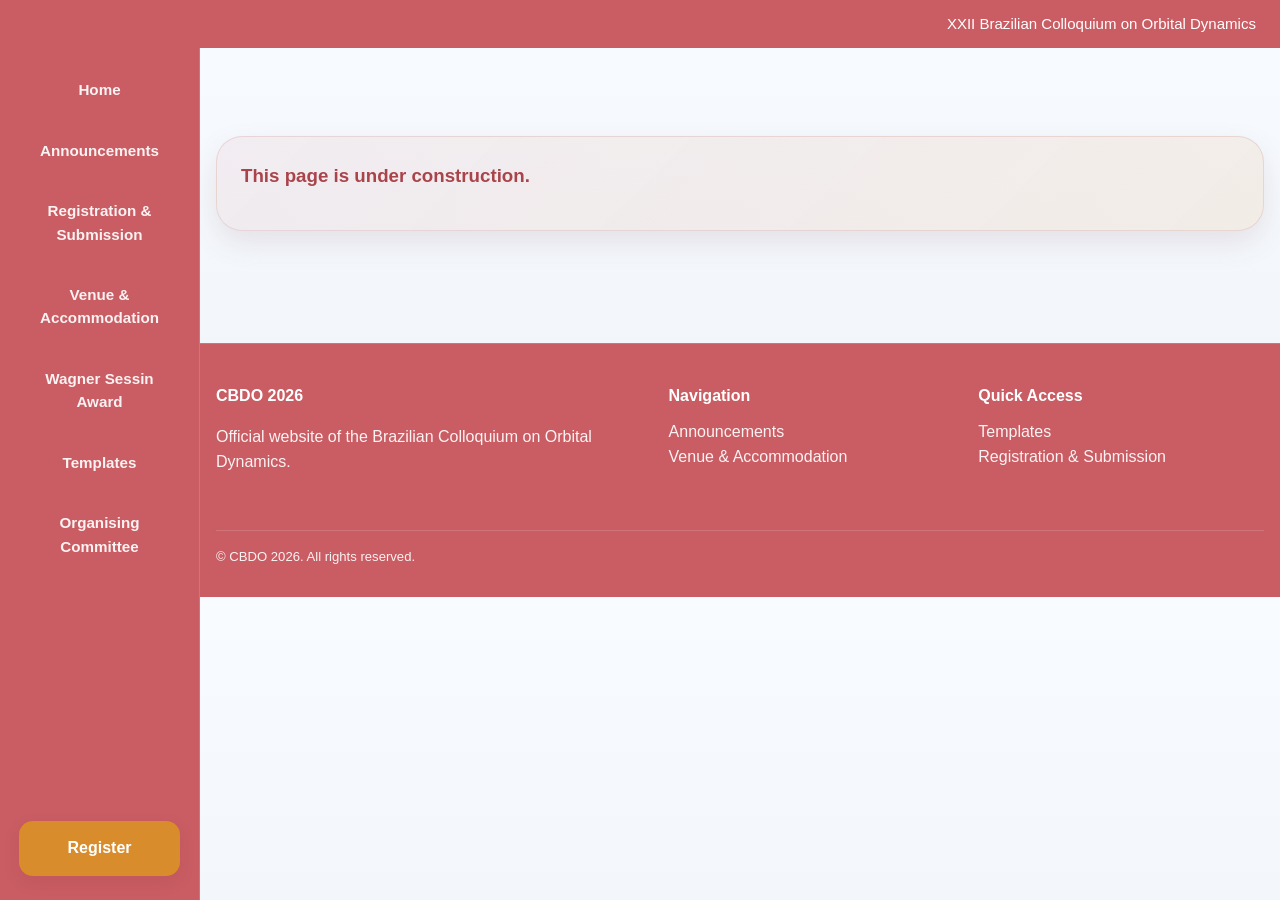
==== circular.html @ 5a92b817 "first version online" ====
<!DOCTYPE html>
<html lang="pt-BR">
<head>
  <meta charset="UTF-8" />
  <meta name="viewport" content="width=device-width, initial-scale=1.0" />
  <title>CBDO 2026</title>
  <meta name="description" content="Brazilian Colloquium on Orbital Dynamics" />
  <link rel="preconnect" href="https://fonts.googleapis.com">
  <link rel="preconnect" href="https://fonts.gstatic.com" crossorigin>
  <link rel="stylesheet" href="styles.css" />
</head>
<body>
  
  <div class="topbar">
    <div class="container">
      <span>XXII Brazilian Colloquium on Orbital Dynamics</span>
    </div>
  </div>
  
<div id="sidebar-placeholder"></div>

  

  <main>


<section class="section">
  <div class="container event-layout">
    <div class="card highlight presentation-box">
      <h3>This page is under construction.</h3>
    </div>
  </div>
</section>


    
  </main>

 <div id="footer-placeholder"></div>
  
<script>
  async function loadFragment(id, file) {
    const el = document.getElementById(id);
    const res = await fetch(file);
    el.innerHTML = await res.text();
  }

  loadFragment('sidebar-placeholder', 'sidebar.html');
  loadFragment('footer-placeholder', 'footer.html');
</script>
  
</body>
</html>
---- styles.css ----
/* CBDO website — base stylesheet */

@font-face {
  font-family: 'Quicksand';
  font-style: normal;
  font-weight: 400;
  font-display: swap;
  src: url('fonts/Quicksand-Regular.woff2') format('woff2');
}

@font-face {
  font-family: 'Quicksand';
  font-style: normal;
  font-weight: 500;
  font-display: swap;
  src: url('fonts/Quicksand-Medium.woff2') format('woff2');
}

@font-face {
  font-family: 'Quicksand';
  font-style: normal;
  font-weight: 600;
  font-display: swap;
  src: url('fonts/Quicksand-SemiBold.woff2') format('woff2');
}

@font-face {
  font-family: 'Quicksand';
  font-style: normal;
  font-weight: 700;
  font-display: swap;
  src: url('fonts/Quicksand-Bold.woff2') format('woff2');
}

:root {
  --bg: #c95d63;
  --bg-soft: #f7e4e5;
  --surface: #ffffff;
  --surface-2: #fdf7f7;
  --text: #2a1618;
  --muted: #7a4b4f;
  --line: #d88a8f;
  --primary: #a9444b;
  --primary-2: #de7b82;
  --accent: #d98c2b;
  --accent-2: #f0b45d;
  --max-width: 1180px;
  --sidebar-width: 200px;
  --topbar-height: 48px;
  --radius: 18px;
  --radius-sm: 12px;
  --shadow: 0 12px 30px rgba(90, 32, 36, 0.10);
  --shadow-soft: 0 6px 18px rgba(90, 32, 36, 0.08);
  --transition: 0.25s ease;
}

* {
  box-sizing: border-box;
}

html {
  scroll-behavior: smooth;
}

body,
h1,
h2,
h3,
h4,
h5,
h6,
a,
li,
p,
span,
button,
input,
textarea {
  font-family: 'Quicksand', sans-serif;
}

body {
  margin: 0;
  color: var(--text);
  background: linear-gradient(180deg, #f8fbff 0%, #eef3f8 100%);
  line-height: 1.55;
  padding-left: var(--sidebar-width);
  padding-top: var(--topbar-height);
}

a {
  color: inherit;
  text-decoration: none;
}

img {
  display: block;
  max-width: 100%;
}

main {
  padding-top: 1.5rem;
}

.container {
  width: min(calc(100% - 2rem), var(--max-width));
  margin: 0 auto;
}

.section {
  padding: 4rem 0;
}

.section-title {
  margin: 0 0 0.75rem;
  font-size: clamp(1.9rem, 3vw, 2.8rem);
  line-height: 1.1;
  color: var(--primary);
}

.section-subtitle {
  margin: 0 auto 2.2rem 0;
  max-width: 760px;
  color: var(--muted);
  font-size: 1.05rem;
}

/* Barra superior */
.topbar {
  position: fixed;
  top: 0;
  left: 0;
  width: 100%;
  height: var(--topbar-height);
  background: var(--bg);
  color: #fff;
  font-size: 0.94rem;
  z-index: 1300;
  display: flex;
  align-items: center;
}

.topbar .container {
  width: 100%;
  display: flex;
  align-items: center;
  justify-content: flex-end;
  padding: 0 1.5rem;
}

/* Barra lateral esquerda */
.site-header {
  position: fixed;
  top: 0;
  left: 0;
  width: var(--sidebar-width);
  height: 100vh;
  background: var(--bg);
  border-right: 1px solid rgba(255,255,255,0.14);
  overflow-y: auto;
  z-index: 1200;
}

.navbar {
  display: flex;
  flex-direction: column;
  align-items: center;
  justify-content: flex-start;
  min-height: 100%;
  padding: calc(var(--topbar-height) + 1.2rem) 1.2rem 1.5rem;
  text-align: center;
}

.site-header h2 {
  margin: 0 0 2rem 0;
  width: 100%;
  color: #fff;
  font-size: 1.15rem;
  font-weight: 700;
  text-align: center;
}

.nav-links {
  display: flex;
  flex-direction: column;
  align-items: center;
  gap: 0.9rem;
  width: 100%;
}

.nav-links a {
  display: block;
  width: 100%;
  padding: 0.7rem 0.5rem;
  border-radius: 12px;
  color: rgba(255,255,255,0.92);
  font-weight: 700;
  font-size: 0.95rem;
  text-align: center;
  transition: background var(--transition), color var(--transition), transform var(--transition);
}

.nav-links a:hover,
.nav-links a.active {
  background: rgba(255,255,255,0.14);
  color: #fff;
}

.nav-cta {
  margin-top: auto;
  display: inline-flex;
  align-items: center;
  justify-content: center;
  width: 100%;
  padding: 0.95rem 1rem;
  border-radius: 14px;
  background: var(--accent);
  color: #fff;
  font-weight: 700;
  text-align: center;
  box-shadow: var(--shadow-soft);
  transition: transform var(--transition), background var(--transition);
}

.nav-cta:hover,
.button:hover {
  transform: translateY(-1px);
  background: var(--accent-2);
}

/* Hero */
.hero {
  padding: 3rem 0 2.5rem;
}

.hero-grid {
  display: grid;
  grid-template-columns: 1.05fr 0.95fr;
  gap: 2rem;
  align-items: start;
}

.hero-copy h1 {
  margin: 0 0 1rem;
  font-size: clamp(2.6rem, 5vw, 4.2rem);
  line-height: 0.98;
  color: var(--primary);
}

.hero-copy p {
  margin: 0 0 1.4rem;
  color: var(--muted);
  font-size: 1.08rem;
  max-width: 680px;
}

.hero-meta {
  display: flex;
  flex-wrap: wrap;
  gap: 0.75rem;
  margin-bottom: 1.3rem;
}

.badge {
  display: inline-flex;
  align-items: center;
  gap: 0.45rem;
  padding: 0.65rem 0.95rem;
  border-radius: 999px;
  border: 1px solid var(--line);
  background: rgba(255,255,255,0.88);
  color: var(--primary);
  font-weight: 700;
  box-shadow: var(--shadow-soft);
}

.hero-actions {
  display: flex;
  gap: 0.9rem;
  flex-wrap: wrap;
}

.button,
.button-secondary {
  display: inline-flex;
  align-items: center;
  justify-content: center;
  padding: 0.95rem 1.3rem;
  border-radius: 999px;
  font-weight: 700;
  transition: all var(--transition);
}

.button {
  background: var(--primary);
  color: #fff;
}

.button-secondary {
  background: transparent;
  color: var(--primary);
  border: 1px solid var(--line);
}

.button-secondary:hover {
  background: rgba(201, 93, 99, 0.10);
}

/* Cards principais */
.hero-card,
.banner-card,
.card {
  background: linear-gradient(180deg, var(--surface), var(--surface-2));
  border: 1px solid var(--line);
  border-radius: calc(var(--radius) + 8px);
  box-shadow: var(--shadow);
  padding: 1.5rem;
}

.banner-placeholder {
  min-height: 280px;
  border-radius: calc(var(--radius) + 2px);
  border: 1px dashed rgba(169, 68, 75, 0.22);
  background: linear-gradient(135deg, rgba(201,93,99,0.08), rgba(217,140,43,0.10));
  display: grid;
  place-items: center;
  color: var(--primary);
  text-align: center;
  padding: 1.5rem;
  font-weight: 700;
}

.hero-card h3,
.banner-card h3,
.card h3,
.card h4 {
  margin-top: 0;
  margin-bottom: 1rem;
  color: var(--primary);
}

.hero-card ul,
.info-list,
.list-clean,
.footer ul {
  list-style: none;
  padding: 0;
  margin: 0;
}

.hero-card li,
.info-list li {
  padding: 0.95rem 0;
  border-bottom: 1px solid var(--line);
  color: var(--muted);
}

.hero-card li:last-child,
.info-list li:last-child {
  border-bottom: 0;
}

.card p,
.card li {
  color: var(--muted);
}

.cards {
  display: grid;
  grid-template-columns: repeat(3, 1fr);
  gap: 1.25rem;
}

.split {
  display: grid;
  grid-template-columns: 1fr 1fr;
  gap: 1.5rem;
}

.highlight {
  background: linear-gradient(135deg, rgba(201,93,99,0.08), rgba(217,140,43,0.10));
  border: 1px solid rgba(169,68,75,0.14);
}

.list-clean li + li {
  margin-top: 0.8rem;
}

/* Footer */
.footer {
  margin-top: 3rem;
  border-top: 1px solid rgba(255,255,255,0.14);
  background: var(--bg);
  color: #fff;
}

.footer-grid {
  display: grid;
  grid-template-columns: 1.2fr 0.8fr 0.8fr;
  gap: 1.5rem;
  padding: 2.5rem 0;
}

.footer h4 {
  margin-top: 0;
  margin-bottom: 0.7rem;
  color: #fff;
}

.footer p,
.footer a,
.footer li,
.footer-bottom {
  color: rgba(255,255,255,0.92);
}

.footer-bottom {
  border-top: 1px solid rgba(255,255,255,0.14);
  padding: 1rem 0 1.8rem;
  font-size: 0.82rem;
}

/* Página interna */
.page-hero {
  padding: 4rem 0 2.2rem;
}

.page-hero h1 {
  margin: 0 0 0.8rem;
  font-size: clamp(2.1rem, 4vw, 3.4rem);
  color: var(--primary);
}

.page-hero p {
  margin: 0;
  max-width: 760px;
  color: var(--muted);
  font-size: 1.05rem;
}

.table-wrap {
  overflow-x: auto;
  background: var(--surface);
  border: 1px solid var(--line);
  border-radius: var(--radius);
  box-shadow: var(--shadow-soft);
}

.table {
  width: 100%;
  border-collapse: collapse;
  min-width: 760px;
}

.table th,
.table td {
  padding: 1rem;
  border-bottom: 1px solid var(--line);
  text-align: left;
}

.table th {
  background: #f8eeee;
  color: var(--primary);
}

.notice {
  padding: 1rem 1.1rem;
  border-radius: var(--radius-sm);
  background: rgba(217,140,43,0.12);
  color: var(--text);
  border: 1px solid rgba(217,140,43,0.25);
}

/* Responsivo */
@media (max-width: 780px) {
  body {
    padding-left: 0;
    padding-top: 0;
  }

  .topbar {
    position: static;
    width: 100%;
    height: auto;
  }

  .topbar .container {
    justify-content: center;
    padding: 0.7rem 1rem;
  }

  .site-header {
    position: static;
    width: 100%;
    height: auto;
    border-right: 0;
    border-bottom: 1px solid rgba(255,255,255,0.14);
  }

  .navbar {
    min-height: auto;
    padding: 1.2rem 1rem;
  }

  .hero-grid,
  .split,
  .footer-grid,
  .cards {
    grid-template-columns: 1fr;
  }

  .nav-links,
  .nav-cta {
    width: 100%;
  }
}

@media (max-width: 640px) {
  .section {
    padding: 3.3rem 0;
  }

  .hero {
    padding: 2.4rem 0 2rem;
  }

  .hero-copy h1 {
    font-size: 2.4rem;
  }

  .nav-links a,
  .nav-cta,
  .button,
  .button-secondary {
    width: 100%;
  }

  .hero-actions {
    flex-direction: column;
  }
}

.banner-image-wrapper {
  width: 100%;
  height: 420px;
  border-radius: 16px;
  overflow: hidden;
}

.banner-image {
  display: block;
  width: 100%;
  height: 100%;
  object-fit: cover;
}

.hero-banner {
  width: 100%;
}

.banner-full {
  width: 100%;
  display: block;
}
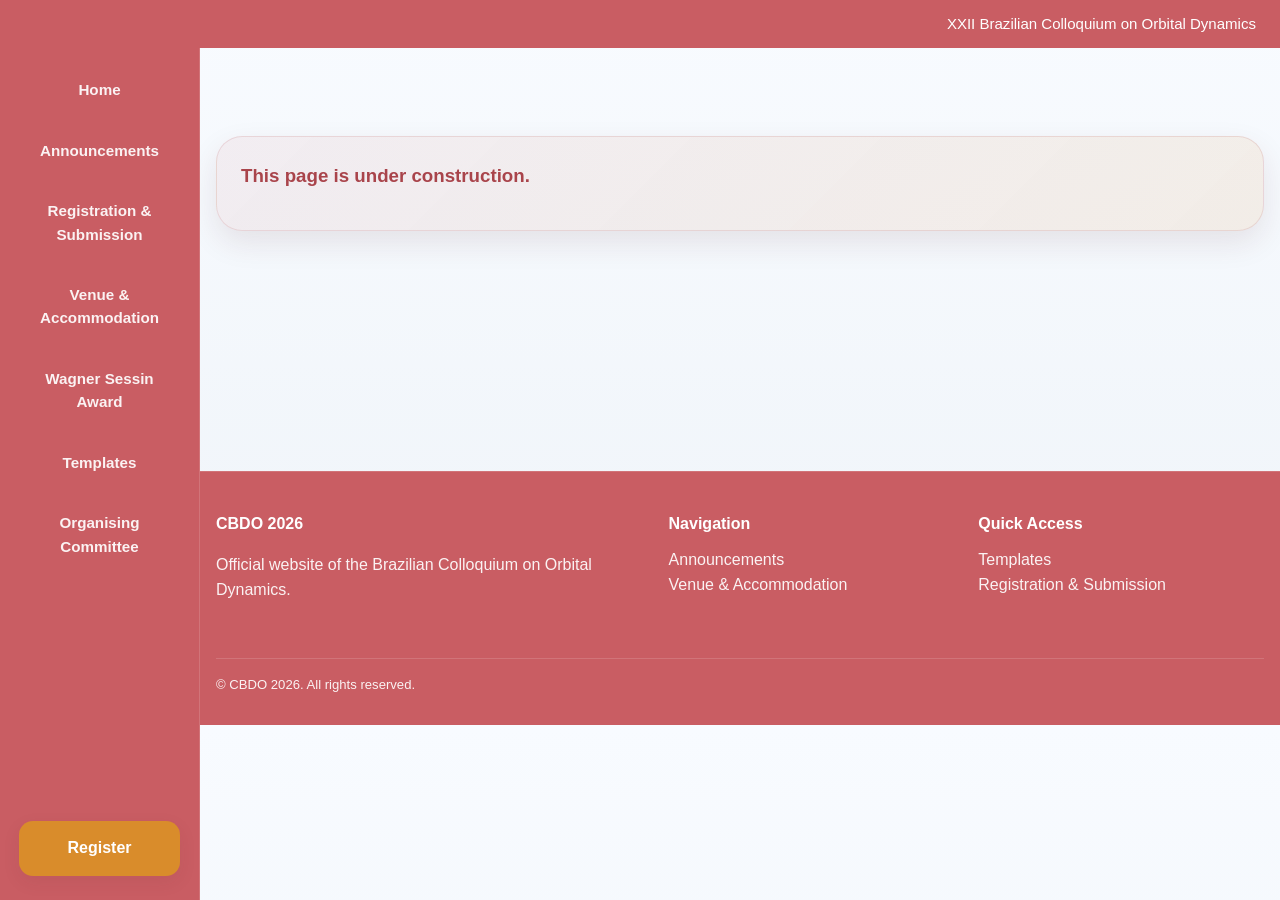
==== commit 6cb9b571: "first version awards" ====
--- a/circular.html
+++ b/circular.html
@@ -32,7 +32,8 @@
   </div>
 </section>
 
-
+    <section class="section">
+</section>
     
   </main>
 
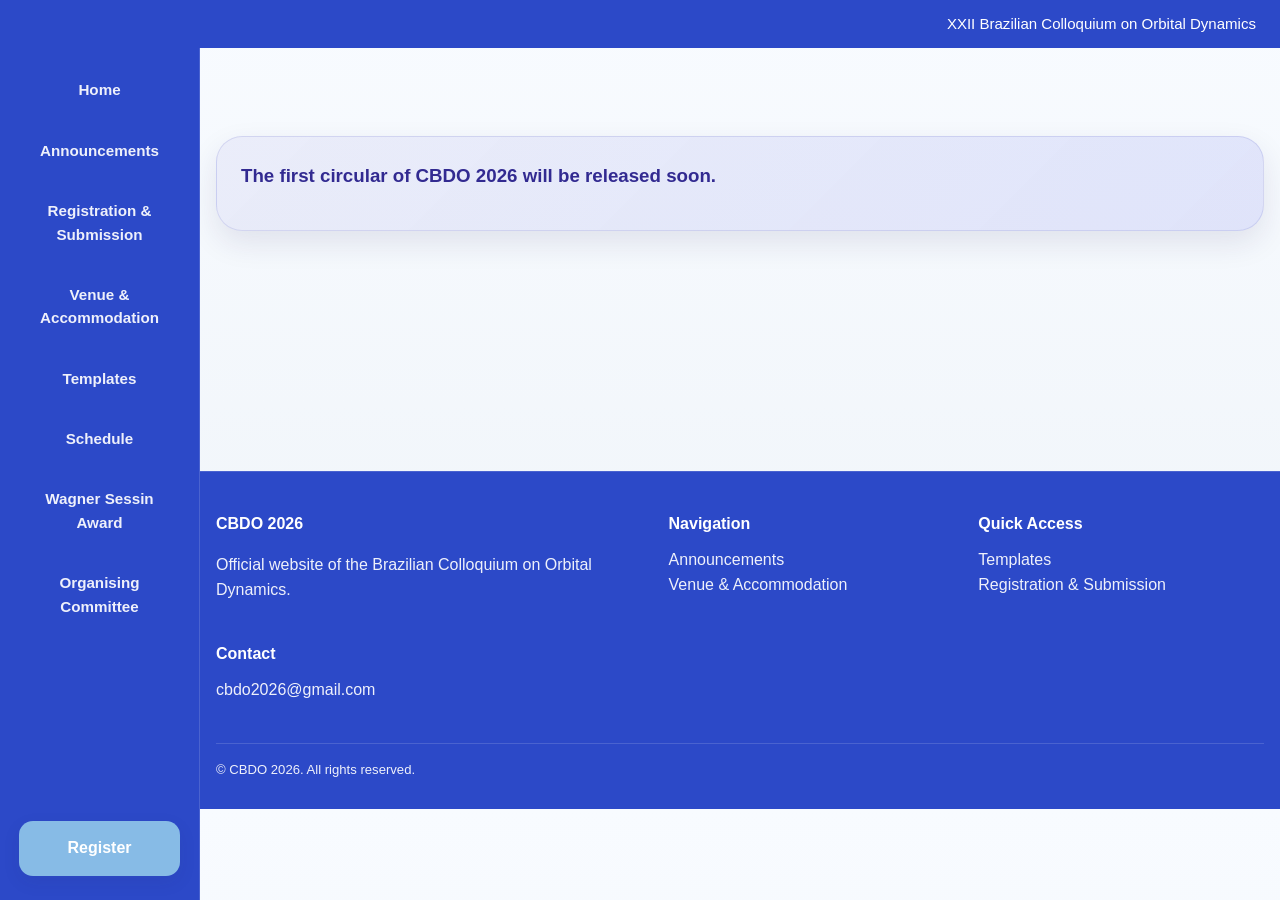
==== commit 266042d9: "sitemap" ====
--- a/circular.html
+++ b/circular.html
@@ -3,8 +3,9 @@
 <head>
   <meta charset="UTF-8" />
   <meta name="viewport" content="width=device-width, initial-scale=1.0" />
-  <title>CBDO 2026</title>
-  <meta name="description" content="Brazilian Colloquium on Orbital Dynamics" />
+  <title>CBDO 2026 – Brazilian Colloquium on Orbital Dynamics</title>
+  <meta name="description" content="CBDO 2026 – Brazilian Colloquium on Orbital Dynamics. International conference on celestial mechanics, planetary science, and orbital dynamics.">
+  <meta name="robots" content="index, follow">
   <link rel="preconnect" href="https://fonts.googleapis.com">
   <link rel="preconnect" href="https://fonts.gstatic.com" crossorigin>
   <link rel="stylesheet" href="styles.css" />
@@ -27,7 +28,7 @@
 <section class="section">
   <div class="container event-layout">
     <div class="card highlight presentation-box">
-      <h3>This page is under construction.</h3>
+      <h3>The first circular of CBDO 2026 will be released soon.</h3>
     </div>
   </div>
 </section>
--- a/styles.css
+++ b/styles.css
@@ -33,24 +33,24 @@
 }
 
 :root {
-  --bg: #c95d63;
-  --bg-soft: #f7e4e5;
-  --surface: #ffffff;
-  --surface-2: #fdf7f7;
+  --bg: #2c49c8;
+  --bg-soft: rgba(38, 29, 215, 0.63);
+  --surface: rgb(250, 249, 255);
+  --surface-2: #c5c6c7;
   --text: #2a1618;
-  --muted: #7a4b4f;
-  --line: #d88a8f;
-  --primary: #a9444b;
-  --primary-2: #de7b82;
-  --accent: #d98c2b;
-  --accent-2: #f0b45d;
+  --muted: #312c59;
+  --line: rgb(58, 62, 6);
+  --primary: #322a91;
+  --primary-2: #7b85de;
+  --accent: #87bbe6;
+  --accent-2: #c6c4e3;
   --max-width: 1180px;
   --sidebar-width: 200px;
   --topbar-height: 48px;
   --radius: 18px;
   --radius-sm: 12px;
-  --shadow: 0 12px 30px rgba(90, 32, 36, 0.10);
-  --shadow-soft: 0 6px 18px rgba(90, 32, 36, 0.08);
+  --shadow: 0 12px 30px rgba(35, 32, 90, 0.1);
+  --shadow-soft: 0 6px 18px rgba(42, 32, 90, 0.08);
   --transition: 0.25s ease;
 }
 
@@ -378,8 +378,8 @@
 }
 
 .highlight {
-  background: linear-gradient(135deg, rgba(201,93,99,0.08), rgba(217,140,43,0.10));
-  border: 1px solid rgba(169,68,75,0.14);
+  background: linear-gradient(135deg, rgba(105, 93, 201, 0.08), rgba(31, 45, 226, 0.1));
+  border: 1px solid rgba(64, 71, 181, 0.14);
 }
 
 .list-clean li + li {
@@ -467,9 +467,9 @@
 .notice {
   padding: 1rem 1.1rem;
   border-radius: var(--radius-sm);
-  background: rgba(217,140,43,0.12);
+  background: rgba(210, 217, 43, 0.12);
   color: var(--text);
-  border: 1px solid rgba(217,140,43,0.25);
+  border: 1px solid rgba(213, 217, 43, 0.25);
 }
 
 /* Responsivo */
@@ -562,4 +562,52 @@
 .banner-full {
   width: 100%;
   display: block;
+}
+
+.map-wrapper {
+  width: 100%;
+  margin-top: 1.5rem;
+  border-radius: 18px;
+  overflow: hidden;
+  box-shadow: 0 8px 24px rgba(0, 0, 0, 0.12);
+}
+
+.map-wrapper iframe {
+  width: 100%;
+  height: 420px;
+  border: 0;
+  display: block;
+}
+
+.award-layout {
+  display: grid;
+  grid-template-columns: 280px 1fr;
+  gap: 2rem;
+  align-items: center;
+}
+
+.award-image img {
+  width: 100%;
+  height: auto;
+  display: block;
+}
+
+.award-text {
+  width: 100%;
+}
+
+@media (max-width: 768px) {
+  .award-layout {
+    grid-template-columns: 1fr;
+    text-align: center;
+  }
+
+  .award-image {
+    max-width: 220px;
+    margin: 0 auto;
+  }
+}
+
+.award-image img {
+  filter: drop-shadow(0 10px 20px rgba(0,0,0,0.15));
 }
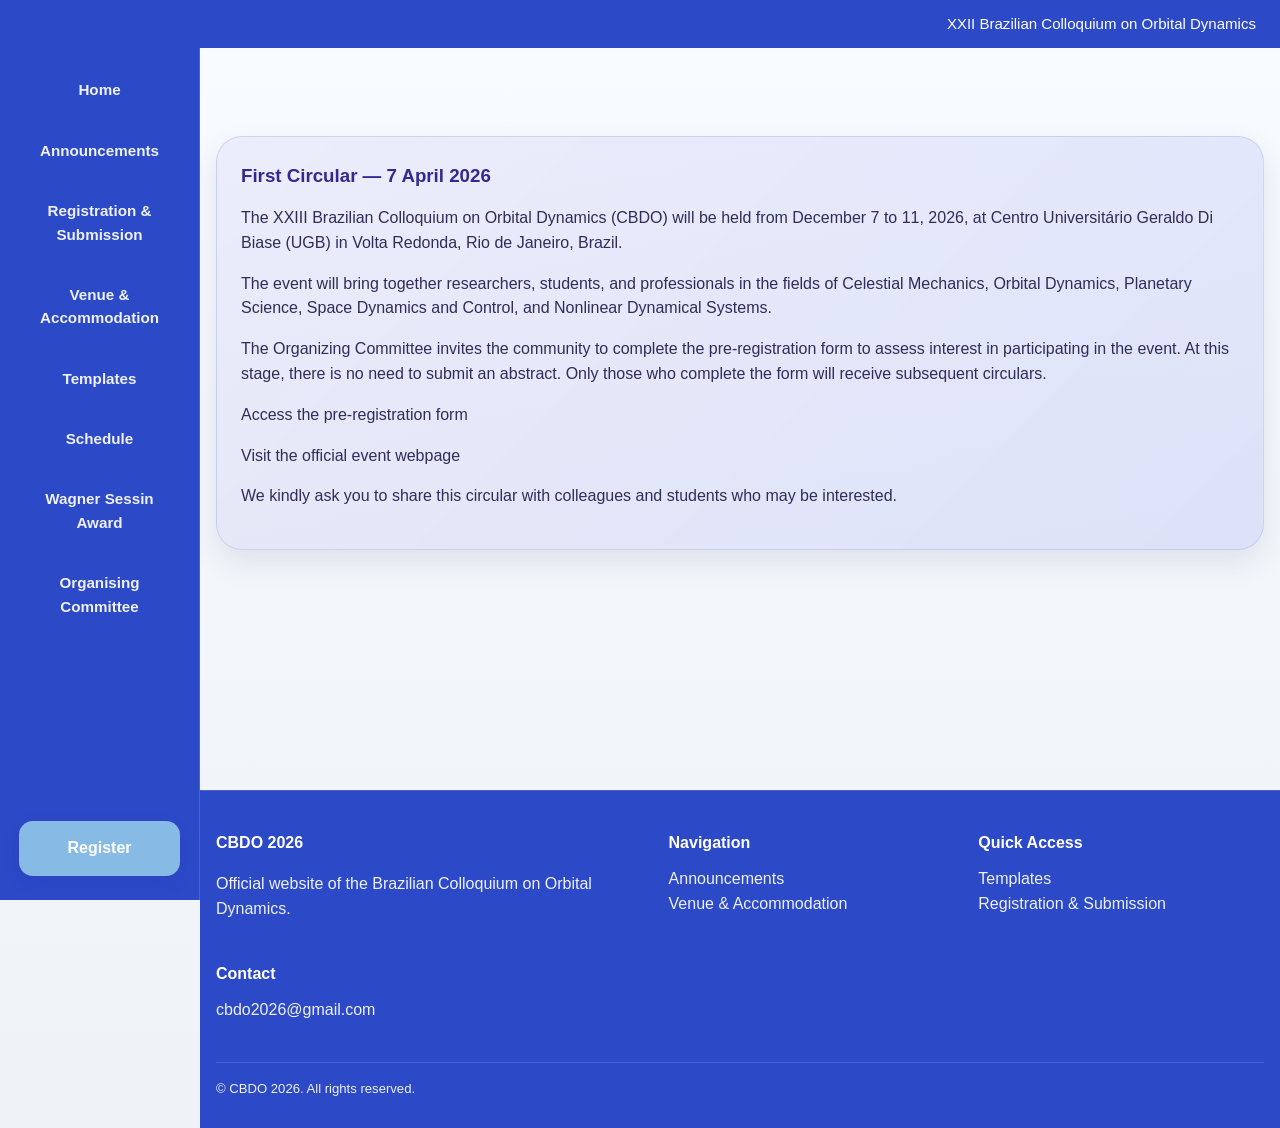
==== commit 88d811ff: "first circular" ====
--- a/circular.html
+++ b/circular.html
@@ -28,7 +28,43 @@
 <section class="section">
   <div class="container event-layout">
     <div class="card highlight presentation-box">
-      <h3>The first circular of CBDO 2026 will be released soon.</h3>
+
+      <h3>First Circular — 7 April 2026</h3>
+
+      <p>
+        The XXIII Brazilian Colloquium on Orbital Dynamics (CBDO) will be held from 
+        December 7 to 11, 2026, at Centro Universitário Geraldo Di Biase (UGB) 
+        in Volta Redonda, Rio de Janeiro, Brazil.
+      </p>
+
+      <p>
+        The event will bring together researchers, students, and professionals in the fields of 
+        Celestial Mechanics, Orbital Dynamics, Planetary Science, Space Dynamics and Control, 
+        and Nonlinear Dynamical Systems.
+      </p>
+
+      <p>
+        The Organizing Committee invites the community to complete the pre-registration form 
+        to assess interest in participating in the event. At this stage, there is no need to submit an abstract. 
+        Only those who complete the form will receive subsequent circulars.
+      </p>
+
+<p>
+  <a href="https://docs.google.com/forms/d/e/1FAIpQLSf4A8pONPVAXX7CYPYMCDOzo4CIBGpZH7729vEh1-UalccZSA/viewform" target="_blank">
+    Access the pre-registration form
+  </a>
+</p>
+
+<p>
+  <a href="https://cbdo2026.github.io/cbdo/" target="_blank">
+    Visit the official event webpage
+  </a>
+</p>
+
+      <p>
+        We kindly ask you to share this circular with colleagues and students who may be interested.
+      </p>
+
     </div>
   </div>
 </section>
--- a/styles.css
+++ b/styles.css
@@ -610,4 +610,19 @@
 
 .award-image img {
   filter: drop-shadow(0 10px 20px rgba(0,0,0,0.15));
+}
+
+.form-wrapper {
+  width: 100%;
+  margin-top: 1.5rem;
+  border-radius: 18px;
+  overflow: hidden;
+  box-shadow: 0 8px 24px rgba(0, 0, 0, 0.12);
+}
+
+.form-wrapper iframe {
+  width: 100%;
+  height: 1000px;
+  border: 0;
+  display: block;
 }
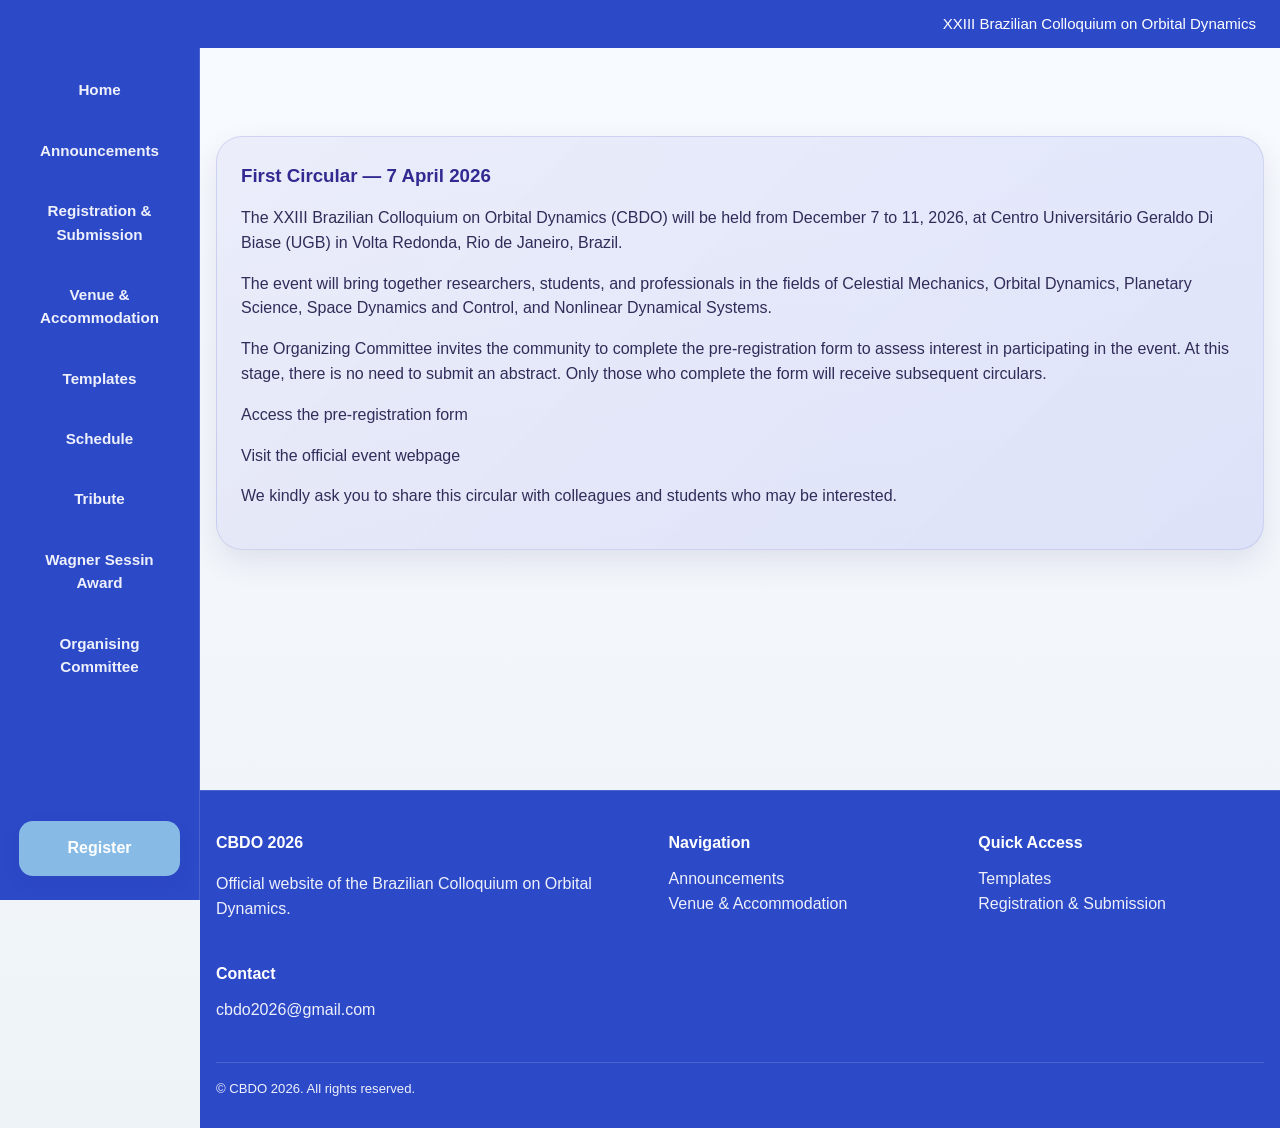
==== commit 1fc42181: "logomarcas" ====
--- a/circular.html
+++ b/circular.html
@@ -14,7 +14,7 @@
   
   <div class="topbar">
     <div class="container">
-      <span>XXII Brazilian Colloquium on Orbital Dynamics</span>
+      <span>XXIII Brazilian Colloquium on Orbital Dynamics</span>
     </div>
   </div>
   
--- a/styles.css
+++ b/styles.css
@@ -625,4 +625,50 @@
   height: 1000px;
   border: 0;
   display: block;
+}
+
+.tribute-block {
+  background: linear-gradient(180deg, var(--surface), var(--surface-2));
+  border: 1px solid var(--line);
+  border-radius: calc(var(--radius) + 8px);
+  box-shadow: var(--shadow);
+  padding: 2rem;
+  overflow: hidden;
+}
+
+.tribute-title {
+  margin: 0 0 1.5rem 0;
+  font-size: clamp(1.6rem, 3vw, 2.2rem);
+  line-height: 1.1;
+  color: var(--primary);
+}
+
+.tribute-image {
+  float: left;
+  width: 260px;
+  max-width: 40%;
+  margin: 0 1.5rem 1rem 0;
+  border-radius: 16px;
+  box-shadow: 0 10px 24px rgba(0,0,0,0.15);
+}
+
+.tribute-block p {
+  margin-top: 0;
+  margin-bottom: 1rem;
+  color: var(--muted);
+  text-align: justify;
+}
+
+@media (max-width: 768px) {
+  .tribute-image {
+    float: none;
+    display: block;
+    width: 100%;
+    max-width: 260px;
+    margin: 0 auto 1.5rem auto;
+  }
+
+  .tribute-title {
+    text-align: center;
+  }
 }
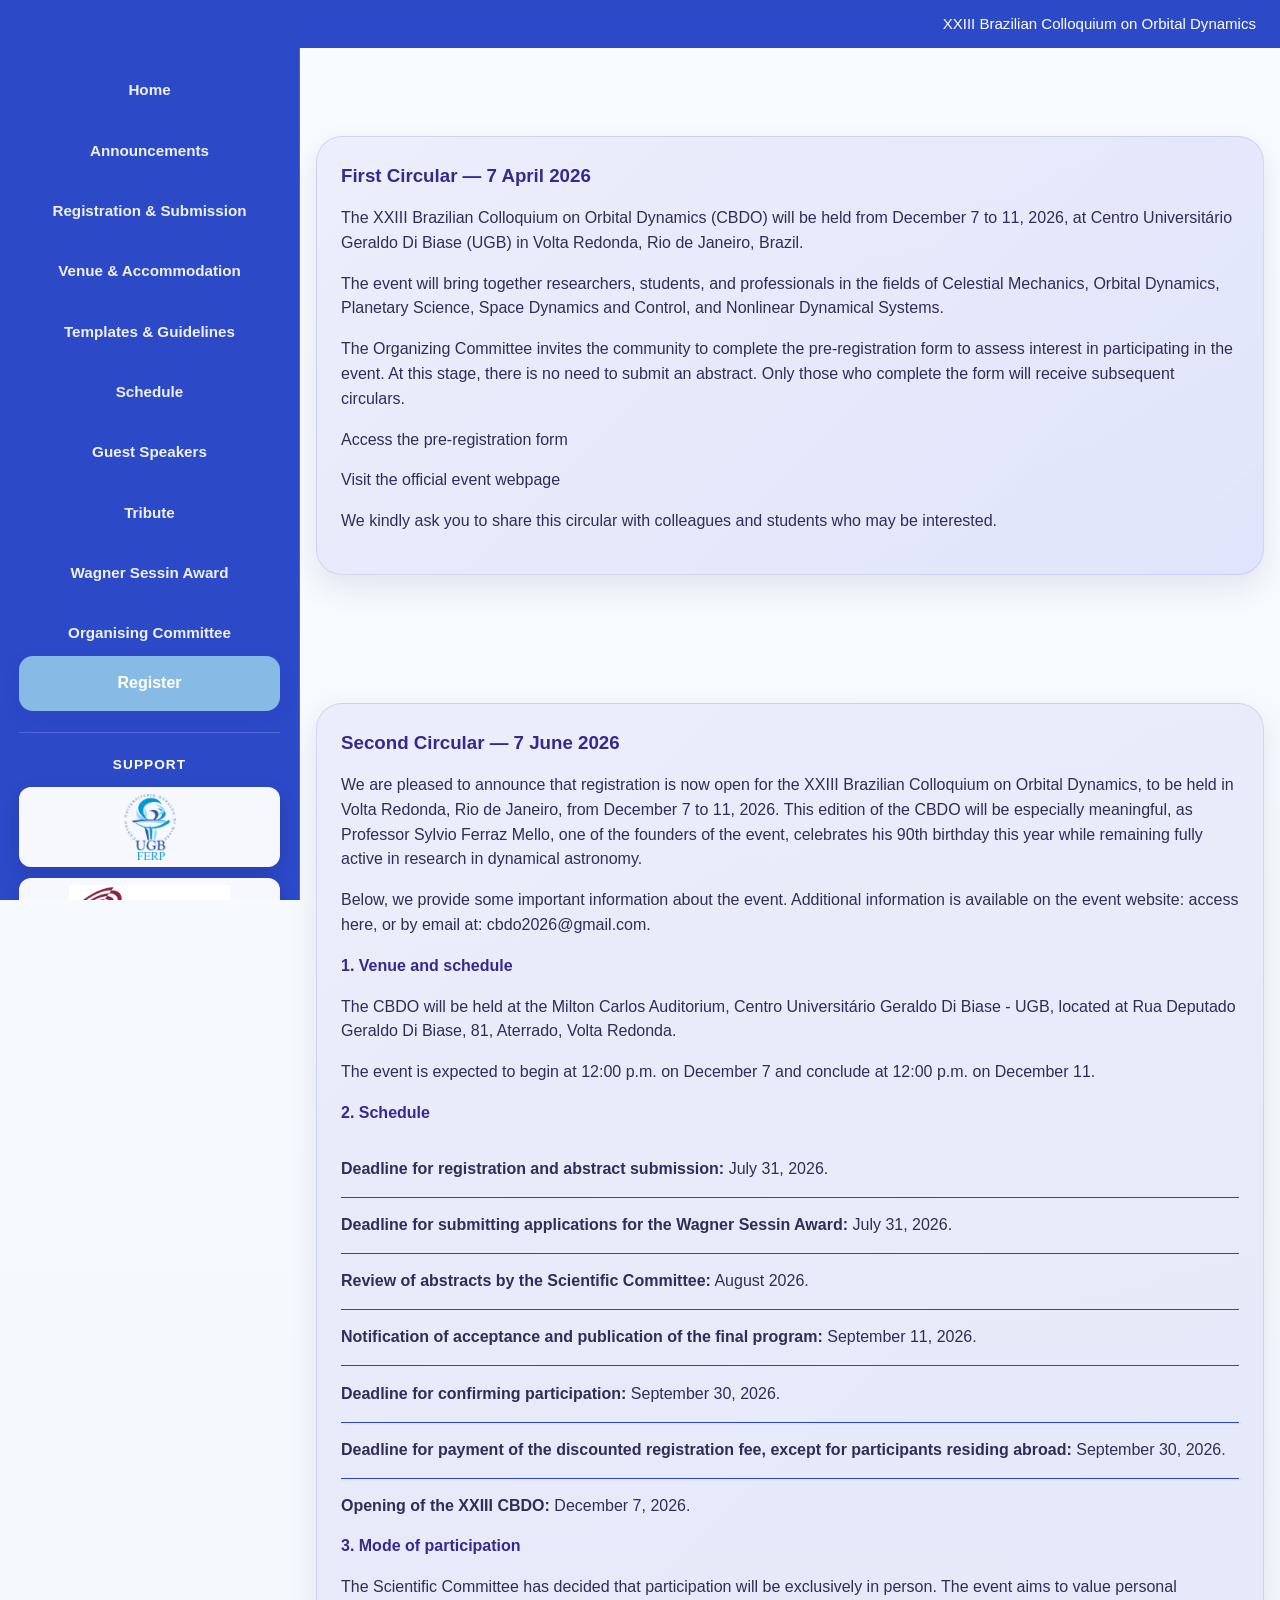
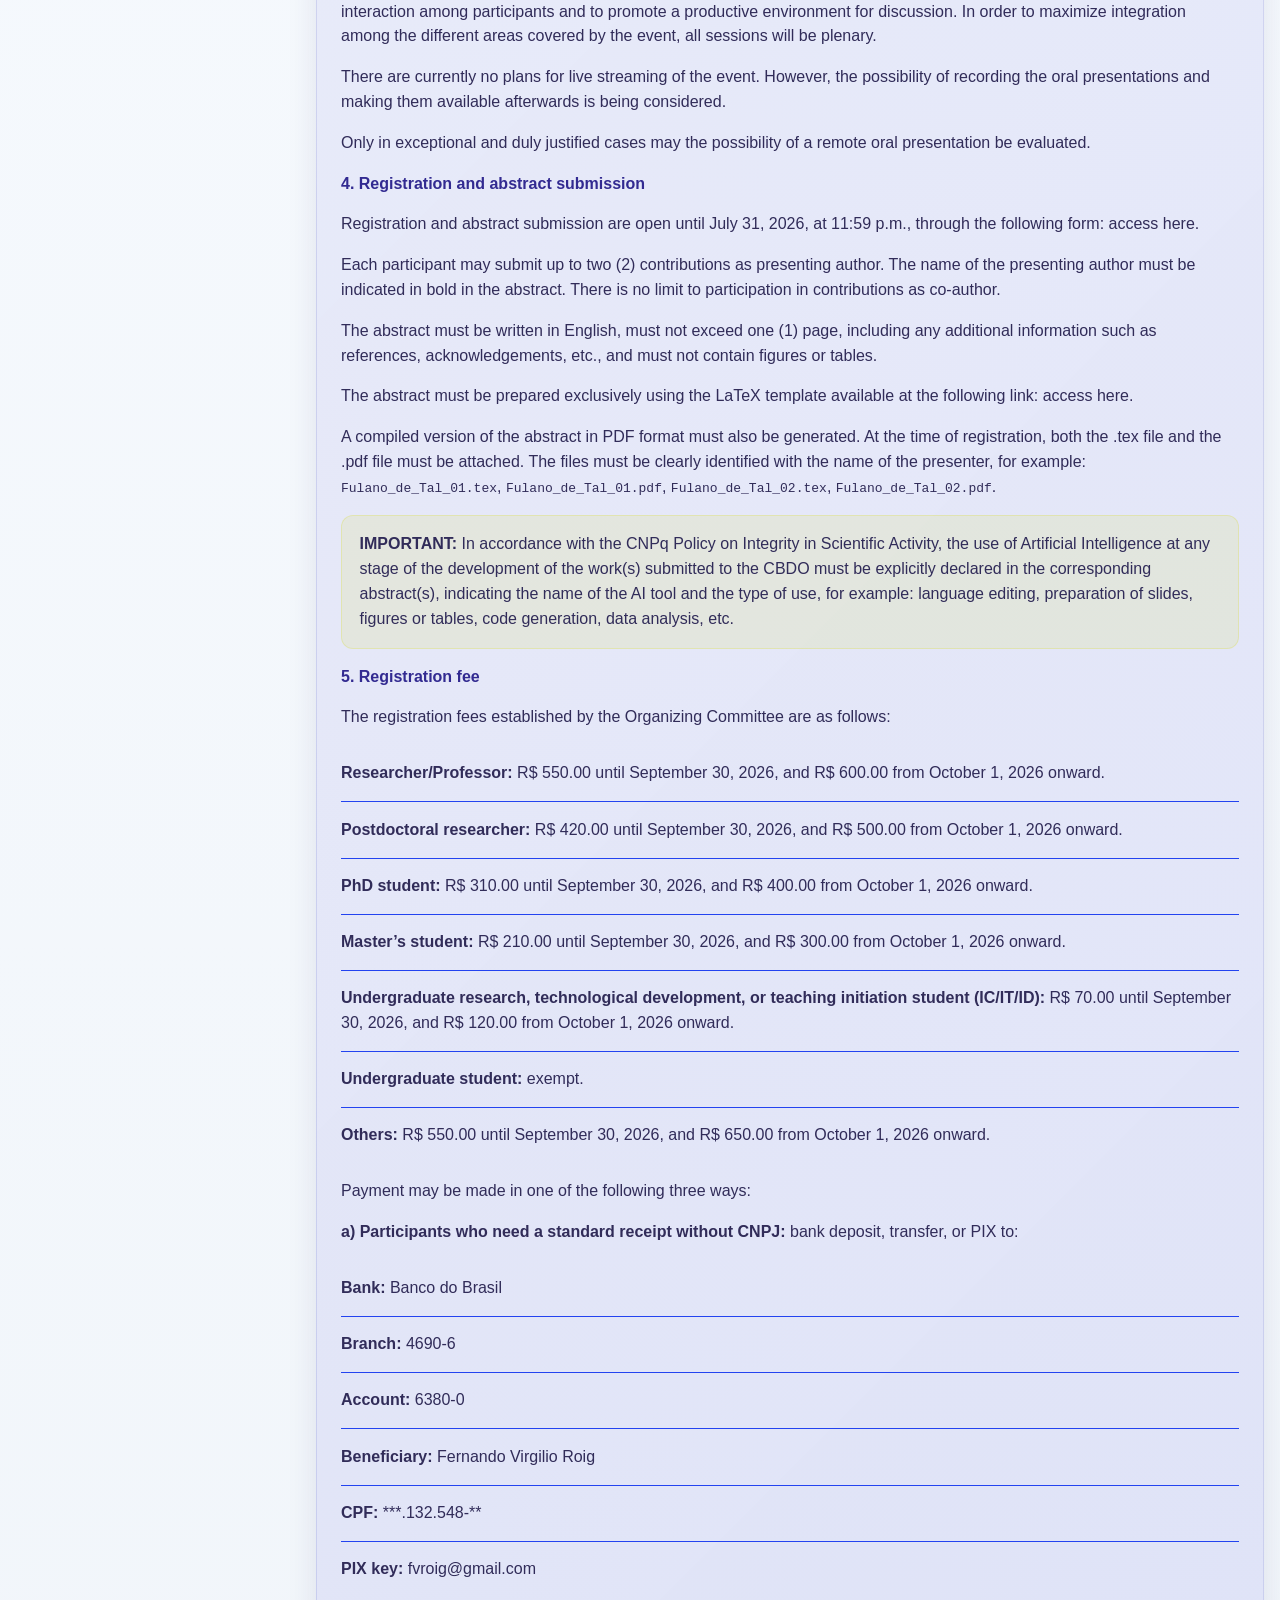
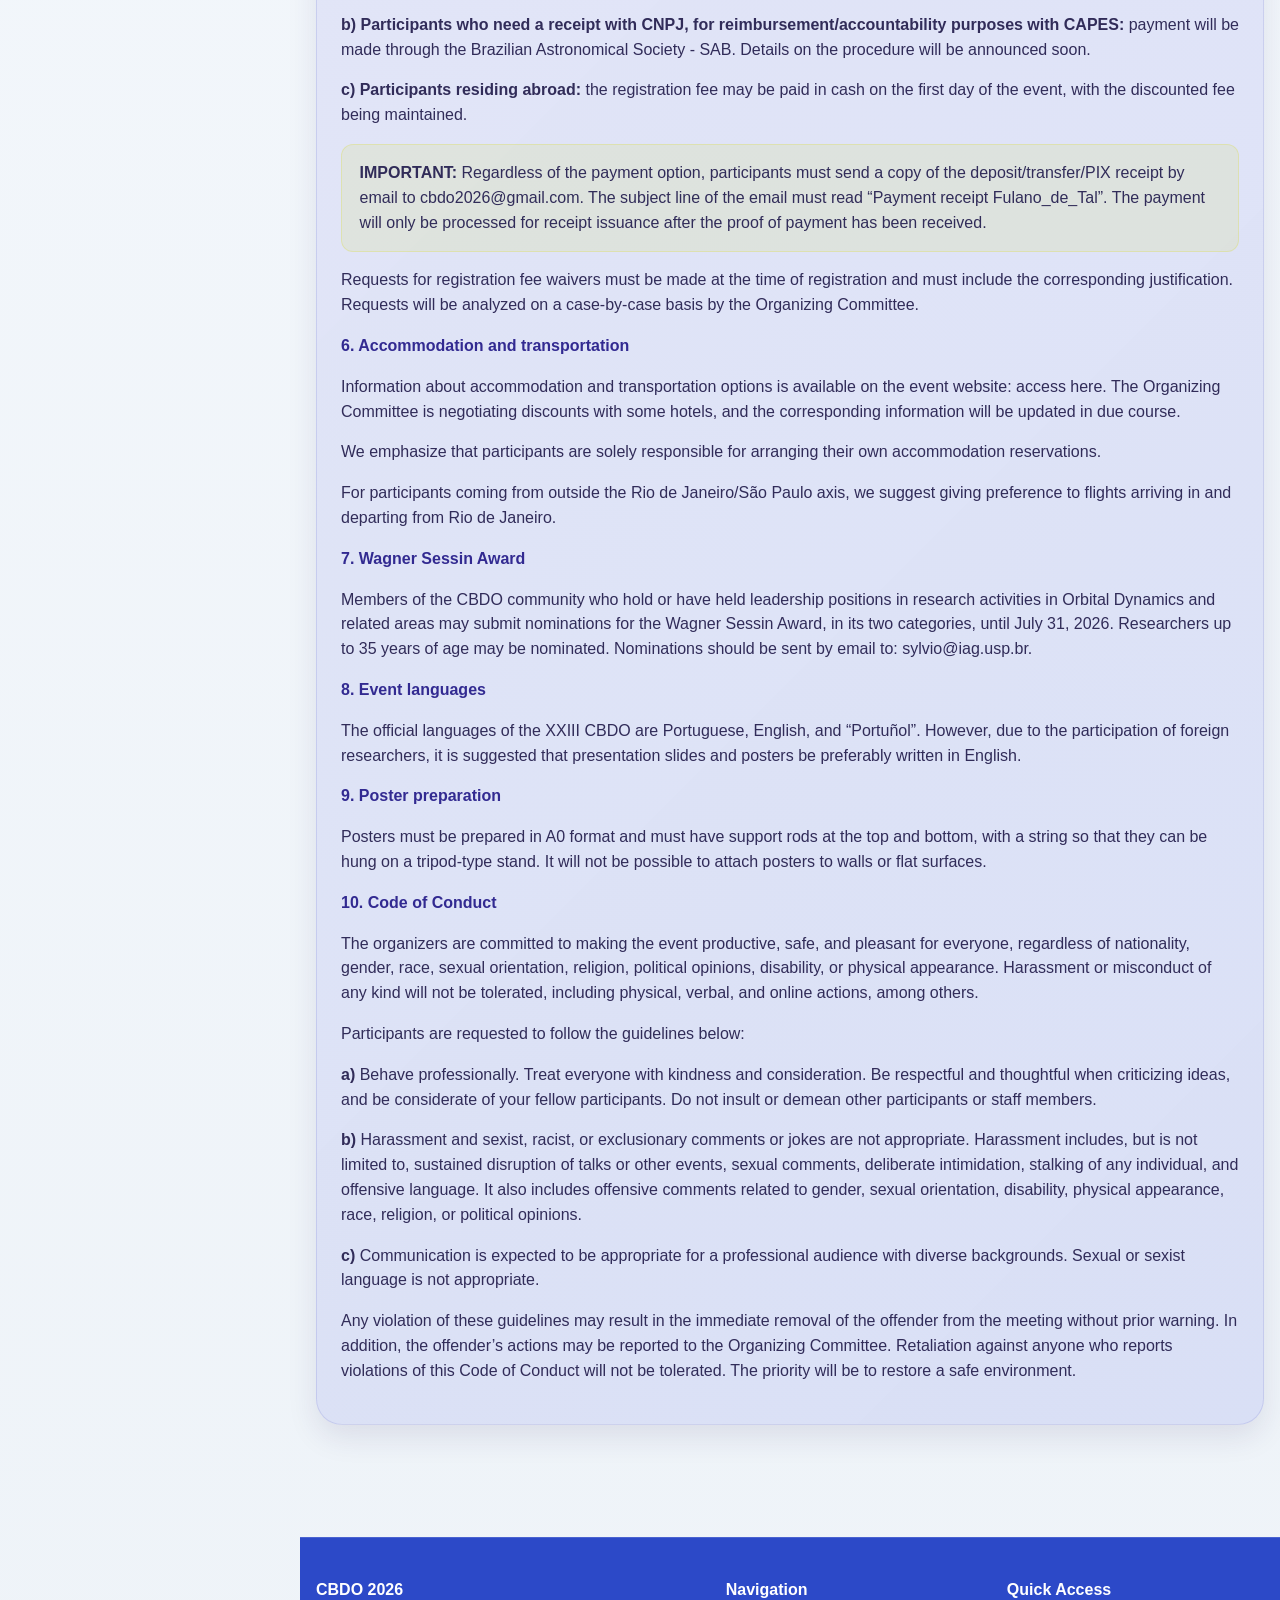
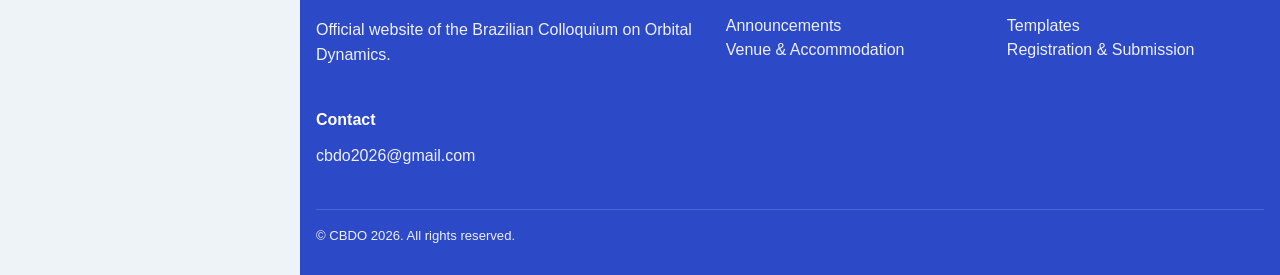
==== commit d84aee23: "guest speakers, wagner e second circular" ====
--- a/circular.html
+++ b/circular.html
@@ -69,8 +69,243 @@
   </div>
 </section>
 
-    <section class="section">
+<section class="section">
+  <div class="container event-layout">
+    <div class="card highlight presentation-box">
+
+      <h3>Second Circular — 7 June 2026</h3>
+
+<p>
+        We are pleased to announce that registration is now open for the XXIII Brazilian Colloquium on Orbital Dynamics,
+        to be held in Volta Redonda, Rio de Janeiro, from December 7 to 11, 2026. This edition of the CBDO will be
+        especially meaningful, as Professor Sylvio Ferraz Mello, one of the founders of the event, celebrates his 90th
+        birthday this year while remaining fully active in research in dynamical astronomy.
+      </p>
+
+      <p>
+        Below, we provide some important information about the event. Additional information is available on the event
+        website:
+        <a href="https://cbdo2026.github.io/cbdo/" target="_blank" rel="noopener noreferrer">access here</a>,
+        or by email at:
+        <a href="mailto:cbdo2026@gmail.com">cbdo2026@gmail.com</a>.
+      </p>
+
+      <h4>1. Venue and schedule</h4>
+
+      <p>
+        The CBDO will be held at the Milton Carlos Auditorium, Centro Universitário Geraldo Di Biase - UGB, located at
+        Rua Deputado Geraldo Di Biase, 81, Aterrado, Volta Redonda.
+      </p>
+
+      <p>
+        The event is expected to begin at 12:00 p.m. on December 7 and conclude at 12:00 p.m. on December 11.
+      </p>
+
+      <h4>2. Schedule</h4>
+
+      <ul class="info-list">
+        <li><strong>Deadline for registration and abstract submission:</strong> July 31, 2026.</li>
+        <li><strong>Deadline for submitting applications for the Wagner Sessin Award:</strong> July 31, 2026.</li>
+        <li><strong>Review of abstracts by the Scientific Committee:</strong> August 2026.</li>
+        <li><strong>Notification of acceptance and publication of the final program:</strong> September 11, 2026.</li>
+        <li><strong>Deadline for confirming participation:</strong> September 30, 2026.</li>
+        <li><strong>Deadline for payment of the discounted registration fee, except for participants residing abroad:</strong> September 30, 2026.</li>
+        <li><strong>Opening of the XXIII CBDO:</strong> December 7, 2026.</li>
+      </ul>
+
+      <h4>3. Mode of participation</h4>
+
+      <p>
+        The Scientific Committee has decided that participation will be exclusively in person. The event aims to value
+        personal interaction among participants and to promote a productive environment for discussion. In order to
+        maximize integration among the different areas covered by the event, all sessions will be plenary.
+      </p>
+
+      <p>
+        There are currently no plans for live streaming of the event. However, the possibility of recording the oral
+        presentations and making them available afterwards is being considered.
+      </p>
+
+      <p>
+        Only in exceptional and duly justified cases may the possibility of a remote oral presentation be evaluated.
+      </p>
+
+      <h4>4. Registration and abstract submission</h4>
+
+      <p>
+        Registration and abstract submission are open until July 31, 2026, at 11:59 p.m., through the following form:
+        <a href="https://forms.gle/KL5pYJkjQWHtGkT77" target="_blank" rel="noopener noreferrer">access here</a>.
+      </p>
+
+      <p>
+        Each participant may submit up to two (2) contributions as presenting author. The name of the presenting author
+        must be indicated in bold in the abstract. There is no limit to participation in contributions as co-author.
+      </p>
+
+      <p>
+        The abstract must be written in English, must not exceed one (1) page, including any additional information such
+        as references, acknowledgements, etc., and must not contain figures or tables.
+      </p>
+
+      <p>
+        The abstract must be prepared exclusively using the LaTeX template available at the following link:
+        <a href="https://drive.google.com/file/d/1_K23Z-DsL-jh0QSfU52dlnPojvva31-3/view?usp=sharing" target="_blank" rel="noopener noreferrer">access here</a>.
+      </p>
+
+      <p>
+        A compiled version of the abstract in PDF format must also be generated. At the time of registration, both the
+        .tex file and the .pdf file must be attached. The files must be clearly identified with the name of the presenter,
+        for example:
+        <code>Fulano_de_Tal_01.tex</code>,
+        <code>Fulano_de_Tal_01.pdf</code>,
+        <code>Fulano_de_Tal_02.tex</code>,
+        <code>Fulano_de_Tal_02.pdf</code>.
+      </p>
+
+      <p class="notice">
+        <strong>IMPORTANT:</strong> In accordance with the CNPq Policy on Integrity in Scientific Activity, the use of
+        Artificial Intelligence at any stage of the development of the work(s) submitted to the CBDO must be explicitly
+        declared in the corresponding abstract(s), indicating the name of the AI tool and the type of use, for example:
+        language editing, preparation of slides, figures or tables, code generation, data analysis, etc.
+      </p>
+
+      <h4>5. Registration fee</h4>
+
+      <p>
+        The registration fees established by the Organizing Committee are as follows:
+      </p>
+
+      <ul class="info-list">
+        <li><strong>Researcher/Professor:</strong> R$ 550.00 until September 30, 2026, and R$ 600.00 from October 1, 2026 onward.</li>
+        <li><strong>Postdoctoral researcher:</strong> R$ 420.00 until September 30, 2026, and R$ 500.00 from October 1, 2026 onward.</li>
+        <li><strong>PhD student:</strong> R$ 310.00 until September 30, 2026, and R$ 400.00 from October 1, 2026 onward.</li>
+        <li><strong>Master’s student:</strong> R$ 210.00 until September 30, 2026, and R$ 300.00 from October 1, 2026 onward.</li>
+        <li><strong>Undergraduate research, technological development, or teaching initiation student (IC/IT/ID):</strong> R$ 70.00 until September 30, 2026, and R$ 120.00 from October 1, 2026 onward.</li>
+        <li><strong>Undergraduate student:</strong> exempt.</li>
+        <li><strong>Others:</strong> R$ 550.00 until September 30, 2026, and R$ 650.00 from October 1, 2026 onward.</li>
+      </ul>
+
+      <p>
+        Payment may be made in one of the following three ways:
+      </p>
+
+      <p>
+        <strong>a) Participants who need a standard receipt without CNPJ:</strong> bank deposit, transfer, or PIX to:
+      </p>
+
+      <ul class="info-list">
+        <li><strong>Bank:</strong> Banco do Brasil</li>
+        <li><strong>Branch:</strong> 4690-6</li>
+        <li><strong>Account:</strong> 6380-0</li>
+        <li><strong>Beneficiary:</strong> Fernando Virgilio Roig</li>
+        <li><strong>CPF:</strong> ***.132.548-**</li>
+        <li><strong>PIX key:</strong> fvroig@gmail.com</li>
+      </ul>
+
+      <p>
+        <strong>b) Participants who need a receipt with CNPJ, for reimbursement/accountability purposes with CAPES:</strong>
+        payment will be made through the Brazilian Astronomical Society - SAB. Details on the procedure will be announced soon.
+      </p>
+
+      <p>
+        <strong>c) Participants residing abroad:</strong> the registration fee may be paid in cash on the first day of the event,
+        with the discounted fee being maintained.
+      </p>
+
+      <p class="notice">
+        <strong>IMPORTANT:</strong> Regardless of the payment option, participants must send a copy of the
+        deposit/transfer/PIX receipt by email to
+        <a href="mailto:cbdo2026@gmail.com">cbdo2026@gmail.com</a>.
+        The subject line of the email must read “Payment receipt Fulano_de_Tal”. The payment will only be processed
+        for receipt issuance after the proof of payment has been received.
+      </p>
+
+      <p>
+        Requests for registration fee waivers must be made at the time of registration and must include the corresponding
+        justification. Requests will be analyzed on a case-by-case basis by the Organizing Committee.
+      </p>
+
+      <h4>6. Accommodation and transportation</h4>
+
+      <p>
+        Information about accommodation and transportation options is available on the event website:
+        <a href="local.html">access here</a>.
+        The Organizing Committee is negotiating discounts with some hotels, and the corresponding information will be
+        updated in due course.
+      </p>
+
+      <p>
+        We emphasize that participants are solely responsible for arranging their own accommodation reservations.
+      </p>
+
+      <p>
+        For participants coming from outside the Rio de Janeiro/São Paulo axis, we suggest giving preference to flights
+        arriving in and departing from Rio de Janeiro.
+      </p>
+
+      <h4>7. Wagner Sessin Award</h4>
+
+      <p>
+        Members of the CBDO community who hold or have held leadership positions in research activities in Orbital Dynamics
+        and related areas may submit nominations for the Wagner Sessin Award, in its two categories, until July 31, 2026.
+        Researchers up to 35 years of age may be nominated. Nominations should be sent by email to:
+        <a href="mailto:sylvio@iag.usp.br">sylvio@iag.usp.br</a>.
+      </p>
+
+      <h4>8. Event languages</h4>
+
+      <p>
+        The official languages of the XXIII CBDO are Portuguese, English, and “Portuñol”. However, due to the participation
+        of foreign researchers, it is suggested that presentation slides and posters be preferably written in English.
+      </p>
+
+      <h4>9. Poster preparation</h4>
+
+      <p>
+        Posters must be prepared in A0 format and must have support rods at the top and bottom, with a string so that they
+        can be hung on a tripod-type stand. It will not be possible to attach posters to walls or flat surfaces.
+      </p>
+
+      <h4>10. Code of Conduct</h4>
+
+      <p>
+        The organizers are committed to making the event productive, safe, and pleasant for everyone, regardless of nationality,
+        gender, race, sexual orientation, religion, political opinions, disability, or physical appearance. Harassment or
+        misconduct of any kind will not be tolerated, including physical, verbal, and online actions, among others.
+      </p>
+
+      <p>
+        Participants are requested to follow the guidelines below:
+      </p>
+
+      <p>
+        <strong>a)</strong> Behave professionally. Treat everyone with kindness and consideration. Be respectful and thoughtful
+        when criticizing ideas, and be considerate of your fellow participants. Do not insult or demean other participants
+        or staff members.
+      </p>
+
+      <p>
+        <strong>b)</strong> Harassment and sexist, racist, or exclusionary comments or jokes are not appropriate. Harassment
+        includes, but is not limited to, sustained disruption of talks or other events, sexual comments, deliberate intimidation,
+        stalking of any individual, and offensive language. It also includes offensive comments related to gender, sexual
+        orientation, disability, physical appearance, race, religion, or political opinions.
+      </p>
+
+      <p>
+        <strong>c)</strong> Communication is expected to be appropriate for a professional audience with diverse backgrounds.
+        Sexual or sexist language is not appropriate.
+      </p>
+
+      <p>
+        Any violation of these guidelines may result in the immediate removal of the offender from the meeting without prior
+        warning. In addition, the offender’s actions may be reported to the Organizing Committee. Retaliation against anyone
+        who reports violations of this Code of Conduct will not be tolerated. The priority will be to restore a safe environment.
+      </p>
+
+    </div>
+  </div>
 </section>
+
     
   </main>
 
--- a/styles.css
+++ b/styles.css
@@ -36,16 +36,16 @@
   --bg: #2c49c8;
   --bg-soft: rgba(38, 29, 215, 0.63);
   --surface: rgb(250, 249, 255);
-  --surface-2: #c5c6c7;
+  --surface-2: #cee3f8;
   --text: #2a1618;
   --muted: #312c59;
-  --line: rgb(58, 62, 6);
+  --line: rgb(35, 67, 240);
   --primary: #322a91;
   --primary-2: #7b85de;
   --accent: #87bbe6;
   --accent-2: #c6c4e3;
   --max-width: 1180px;
-  --sidebar-width: 200px;
+  --sidebar-width: 300px;
   --topbar-height: 48px;
   --radius: 18px;
   --radius-sm: 12px;
@@ -671,4 +671,81 @@
   .tribute-title {
     text-align: center;
   }
+}
+
+/* Support logos in the sidebar */
+.sidebar-support {
+  width: 100%;
+  margin-top: 1.3rem;
+  padding-top: 1.3rem;
+  border-top: 1px solid rgba(255, 255, 255, 0.18);
+  text-align: center;
+}
+
+.sidebar-support h3 {
+  margin: 0 0 0.75rem 0;
+  color: #fff;
+  font-size: 0.85rem;
+  font-weight: 700;
+  text-transform: uppercase;
+  letter-spacing: 0.08em;
+}
+
+.sidebar-logos {
+  display: flex;
+  flex-direction: column;
+  gap: 0.65rem;
+  width: 100%;
+}
+
+.sidebar-logo {
+  display: flex;
+  align-items: center;
+  justify-content: center;
+  width: 100%;
+  min-height: 54px;
+  padding: 0.45rem;
+  border-radius: 12px;
+  background: rgba(255, 255, 255, 0.96);
+  box-shadow: 0 6px 18px rgba(0, 0, 0, 0.12);
+  transition: transform var(--transition), background var(--transition);
+}
+
+.sidebar-logo:hover {
+  transform: translateY(-1px);
+  background: #fff;
+}
+
+.sidebar-logo img {
+  width: 100%;
+  max-height: 50px;
+  object-fit: contain;
+}
+
+.sidebar-logo-square img {
+  width: auto;
+  max-height: 66px;
+}
+
+@media (max-width: 780px) {
+  .sidebar-support {
+    max-width: 560px;
+    margin: 1.3rem auto 0;
+  }
+
+  .sidebar-logos {
+    flex-direction: row;
+    justify-content: center;
+    flex-wrap: wrap;
+  }
+
+  .sidebar-logo {
+    width: 160px;
+  }
+}
+
+@media (max-width: 640px) {
+  .sidebar-logo {
+    width: 100%;
+  }
 }
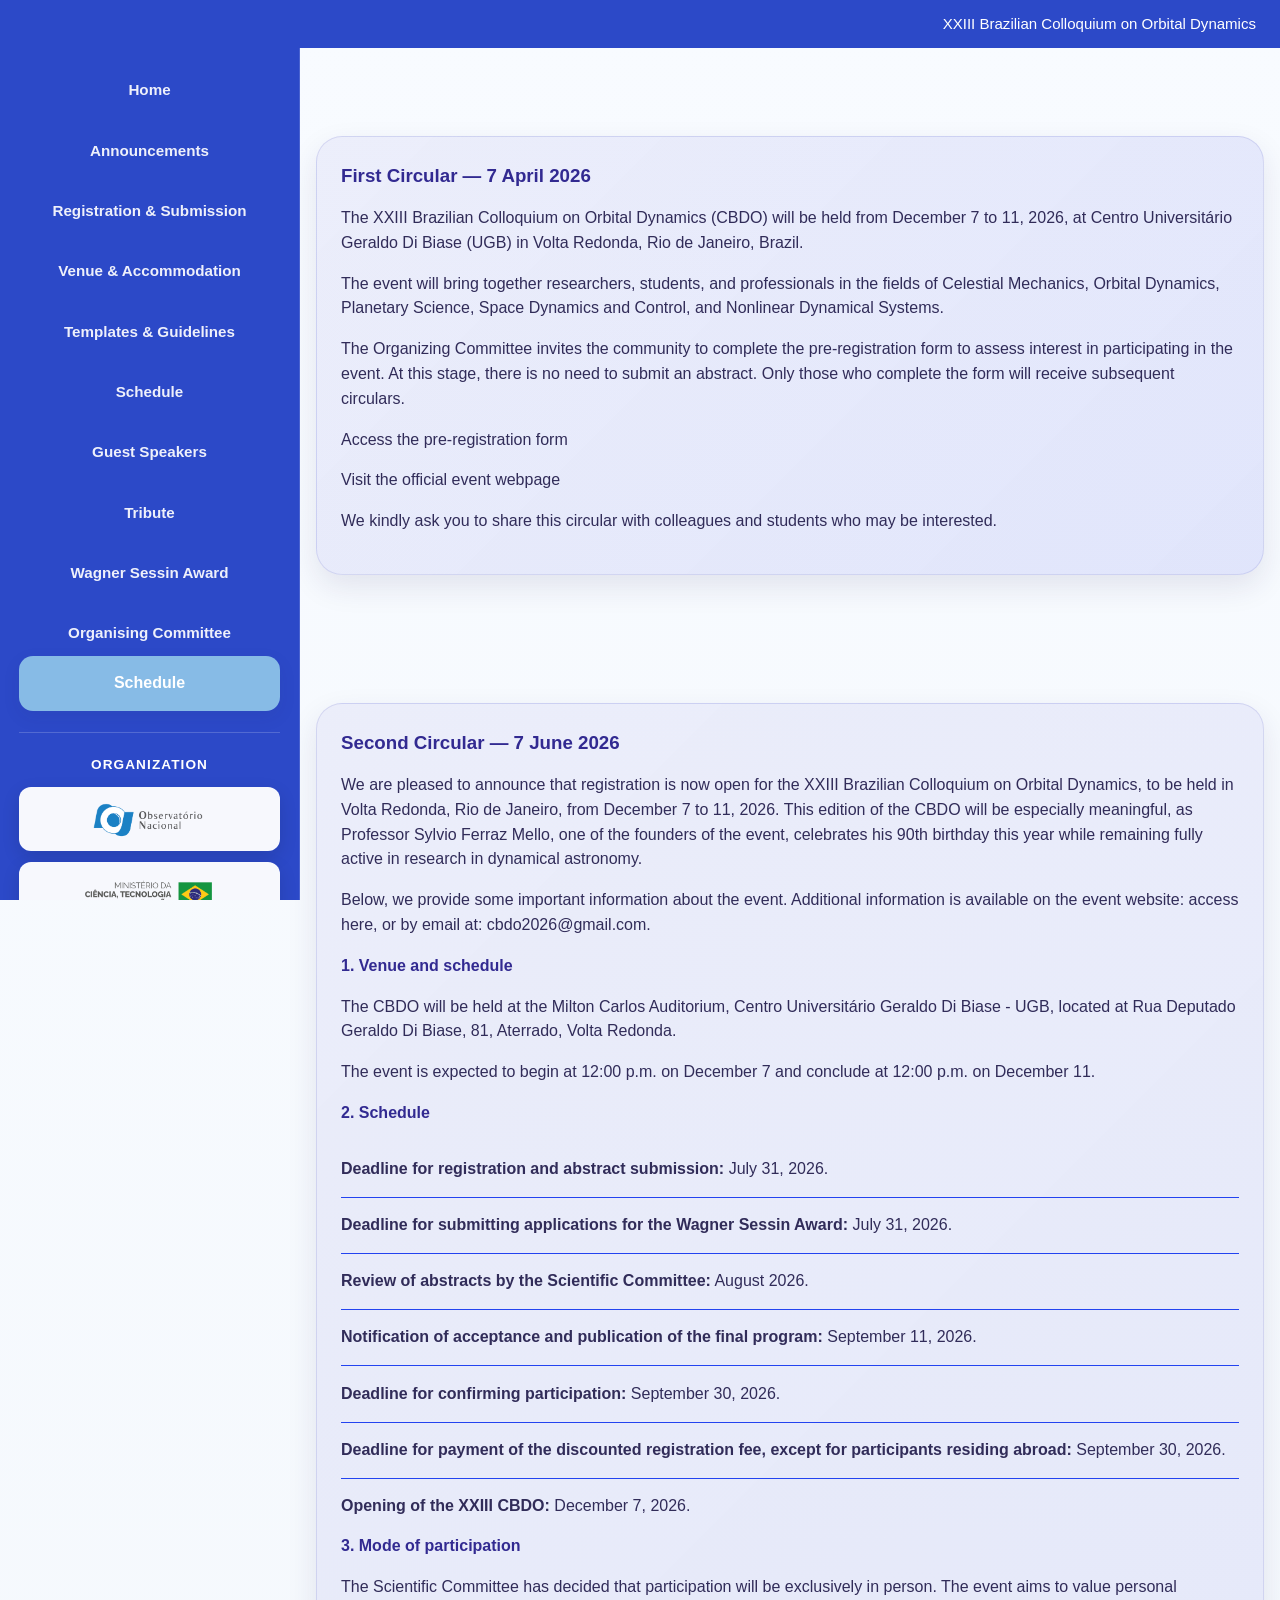
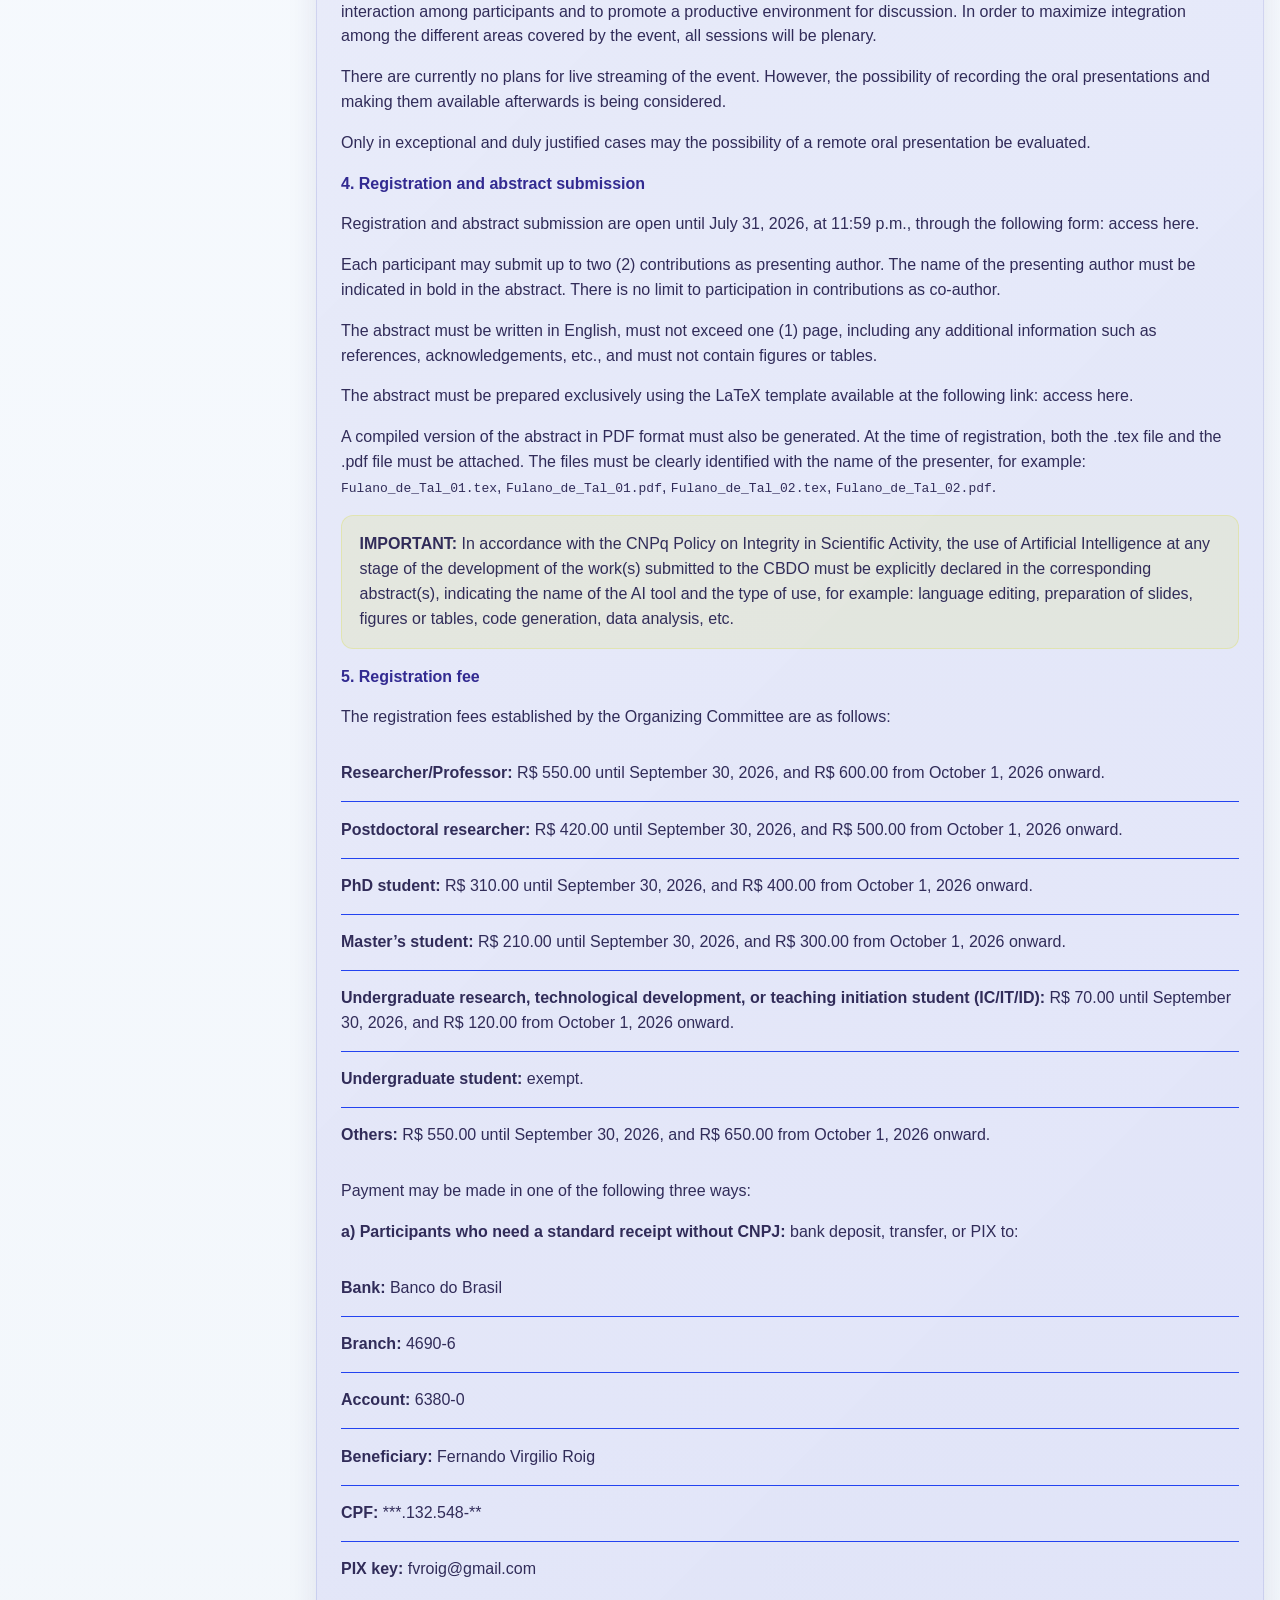
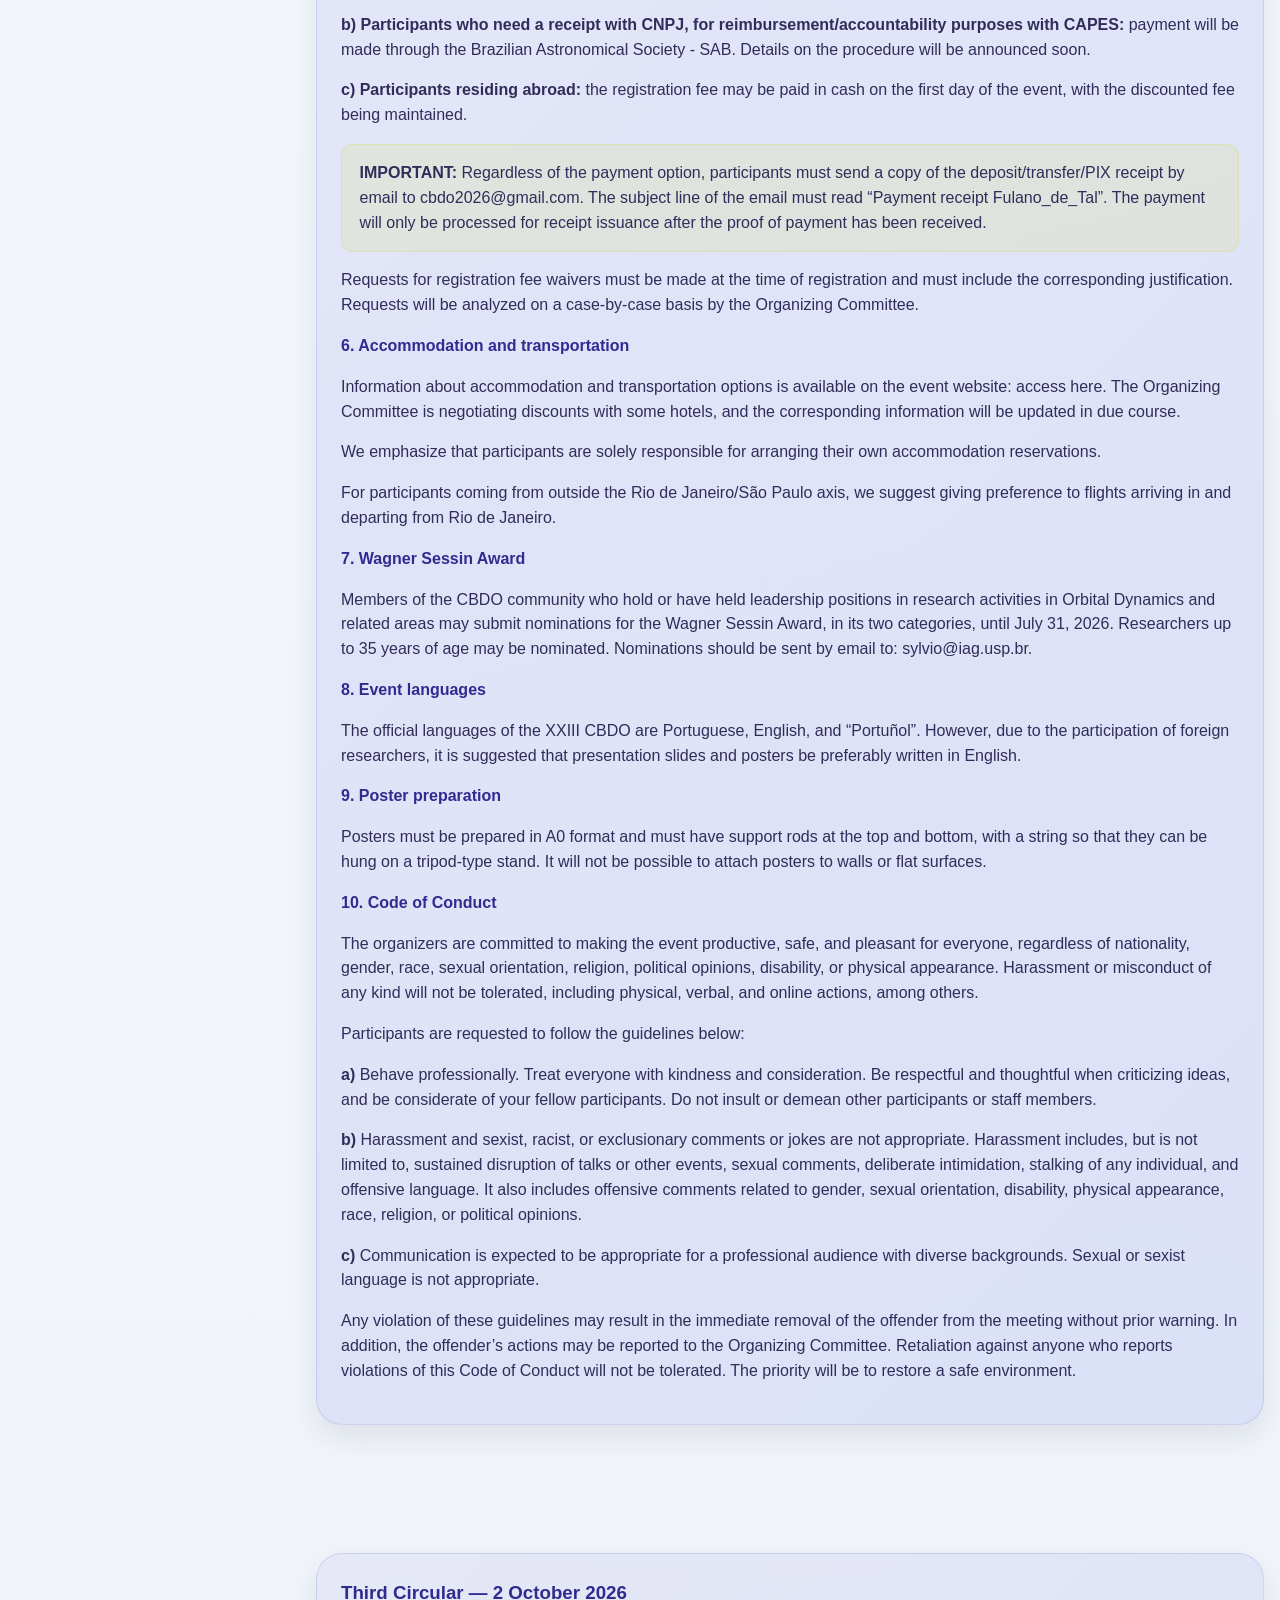
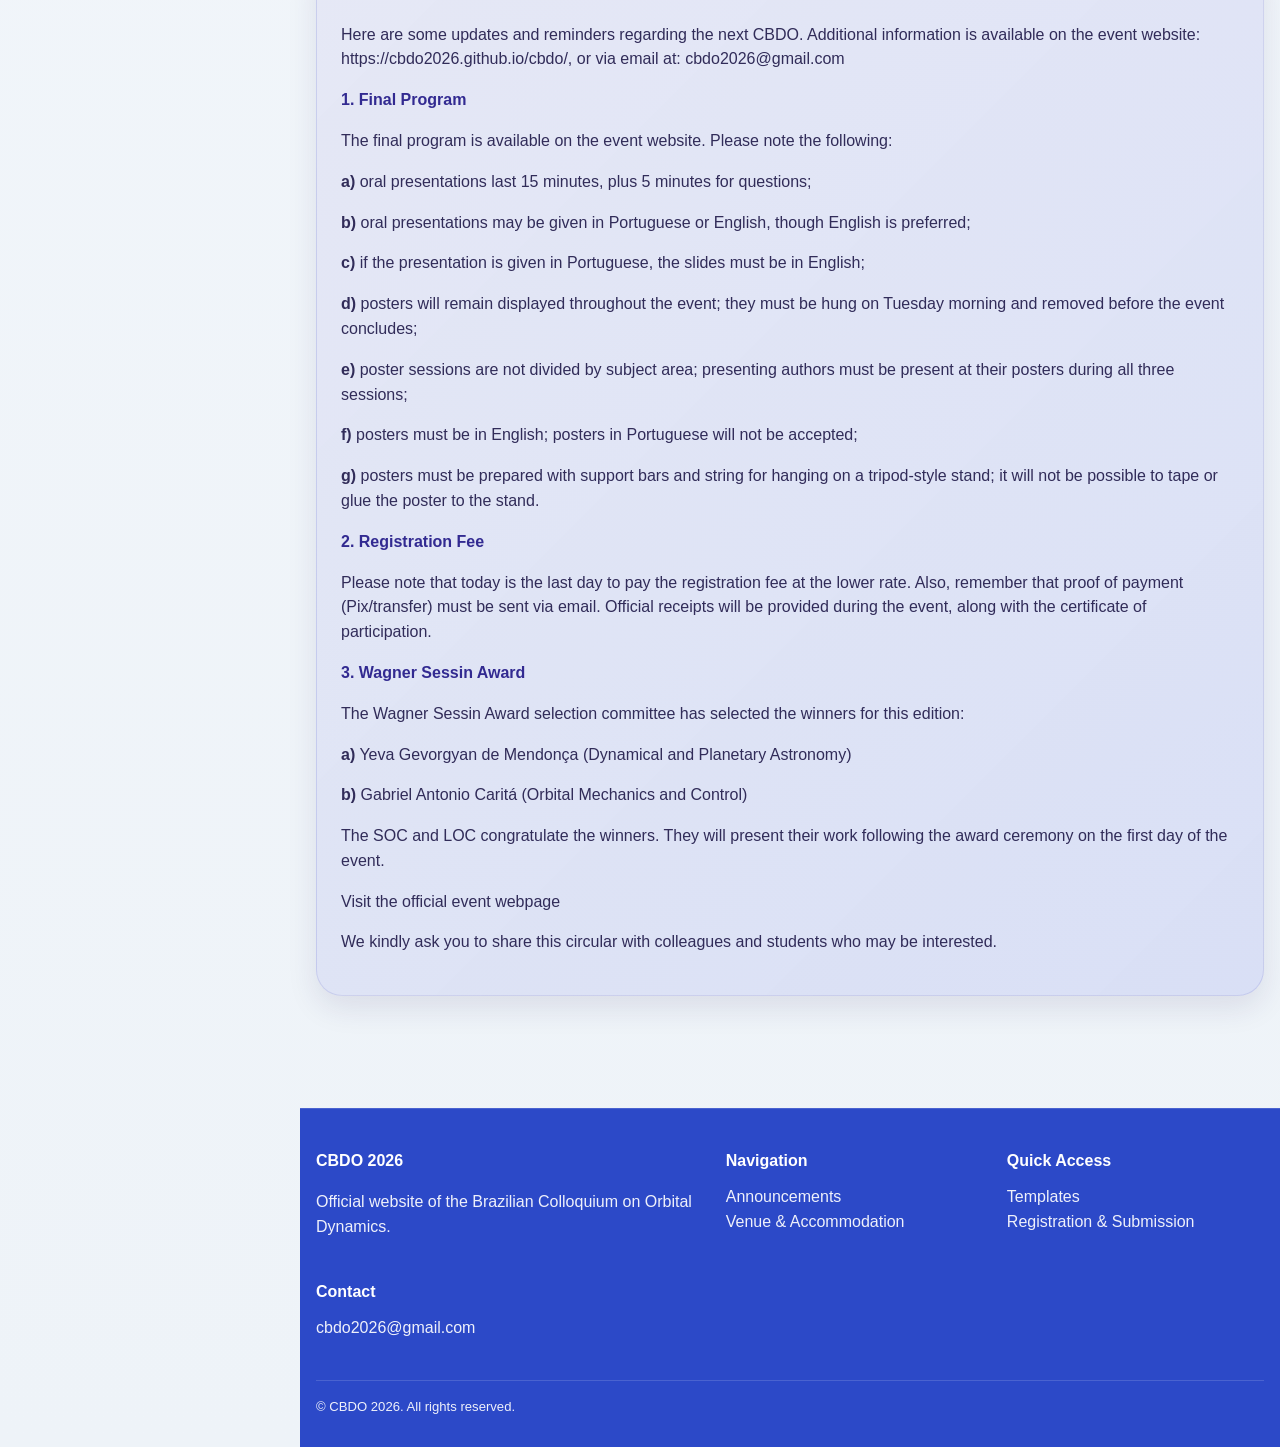
==== commit 729518db: "correcoes" ====
--- a/circular.html
+++ b/circular.html
@@ -306,6 +306,74 @@
   </div>
 </section>
 
+    <section class="section">
+  <div class="container event-layout">
+    <div class="card highlight presentation-box">
+
+      <h3>Third Circular — 2 October 2026</h3>
+
+      <p>
+        Here are some updates and reminders regarding the next CBDO. Additional information is available on the event website: https://cbdo2026.github.io/cbdo/, or via email at: cbdo2026@gmail.com
+
+      </p>
+
+      <h4>1. Final Program</h4>
+      <p>
+        The final program is available on the event website. Please note the following:   </p>
+      <p>
+<strong>a)</strong> oral presentations last 15 minutes, plus 5 minutes for questions;
+      </p>
+      <p>
+<strong>b)</strong> oral presentations may be given in Portuguese or English, though English is preferred;
+      </p>
+      <p>
+<strong>c)</strong> if the presentation is given in Portuguese, the slides must be in English;
+      </p>
+      <p>
+<strong>d)</strong> posters will remain displayed throughout the event; they must be hung on Tuesday morning and removed before the event concludes;
+      </p>
+      <p>
+<strong>e)</strong> poster sessions are not divided by subject area; presenting authors must be present at their posters during all three sessions;
+      </p>
+      <p>
+<strong>f)</strong> posters must be in English; posters in Portuguese will not be accepted;
+      </p>
+      <p>
+<strong>g)</strong> posters must be prepared with support bars and string for hanging on a tripod-style stand; it will not be possible to tape or glue the poster to the stand.
+      </p>
+
+      <h4>2. Registration Fee</h4>
+      <p>
+        Please note that today is the last day to pay the registration fee at the lower rate. Also, remember that proof of payment (Pix/transfer) must be sent via email. Official receipts will be provided during the event, along with the certificate of participation. 
+      </p>
+
+      <h4>3. Wagner Sessin Award</h4>
+<p>
+The Wagner Sessin Award selection committee has selected the winners for this edition:
+      </p>
+      <p>
+<strong>a)</strong> Yeva Gevorgyan de Mendonça (Dynamical and Planetary Astronomy)
+      </p>
+      <p>
+<strong>b)</strong> Gabriel Antonio Caritá (Orbital Mechanics and Control)
+      </p>
+      <p>
+The SOC and LOC congratulate the winners. They will present their work following the award ceremony on the first day of the event.
+</p>
+
+<p>
+  <a href="https://cbdo2026.github.io/cbdo/" target="_blank">
+    Visit the official event webpage
+  </a>
+</p>
+
+      <p>
+        We kindly ask you to share this circular with colleagues and students who may be interested.
+      </p>
+
+    </div>
+  </div>
+</section>
     
   </main>
 
--- a/styles.css
+++ b/styles.css
@@ -748,4 +748,80 @@
   .sidebar-logo {
     width: 100%;
   }
+}
+
+.award-winners {
+  display: flex;
+  flex-direction: column;
+  gap: 2.5rem;
+  margin-top: 1.5rem;
+}
+
+.award-winner {
+  display: flex;
+  align-items: flex-start;
+  gap: 1.5rem;
+}
+
+.award-winner-photo {
+  width: 160px;
+  height: 160px;
+  flex-shrink: 0;
+  overflow: hidden;
+  border-radius: 50%;
+}
+
+.award-winner-photo img {
+  width: 100%;
+  height: 100%;
+  object-fit: cover;
+}
+
+.award-winner-info {
+  flex: 1;
+}
+
+.award-winner-info h4 {
+  margin-top: 0;
+  margin-bottom: 0.3rem;
+}
+
+.award-winner-info p {
+  margin-top: 0.4rem;
+}
+
+@media (max-width: 768px) {
+  .award-winner {
+    flex-direction: column;
+    align-items: center;
+    text-align: center;
+  }
+}
+
+.programme-image {
+  margin-top: 24px;
+  text-align: center;
+}
+
+.programme-image img {
+  display: block;
+  width: 100%;
+  max-width: 1100px;
+  height: auto;
+  margin: 0 auto;
+  border-radius: 8px;
+}
+
+.programme-download {
+  margin-top: 20px;
+  text-align: center;
+}
+
+.programme-download a {
+  font-weight: 600;
+  text-decoration: none;
+}
+
+.programme-download a:hover {
+  text-decoration: underline;
 }
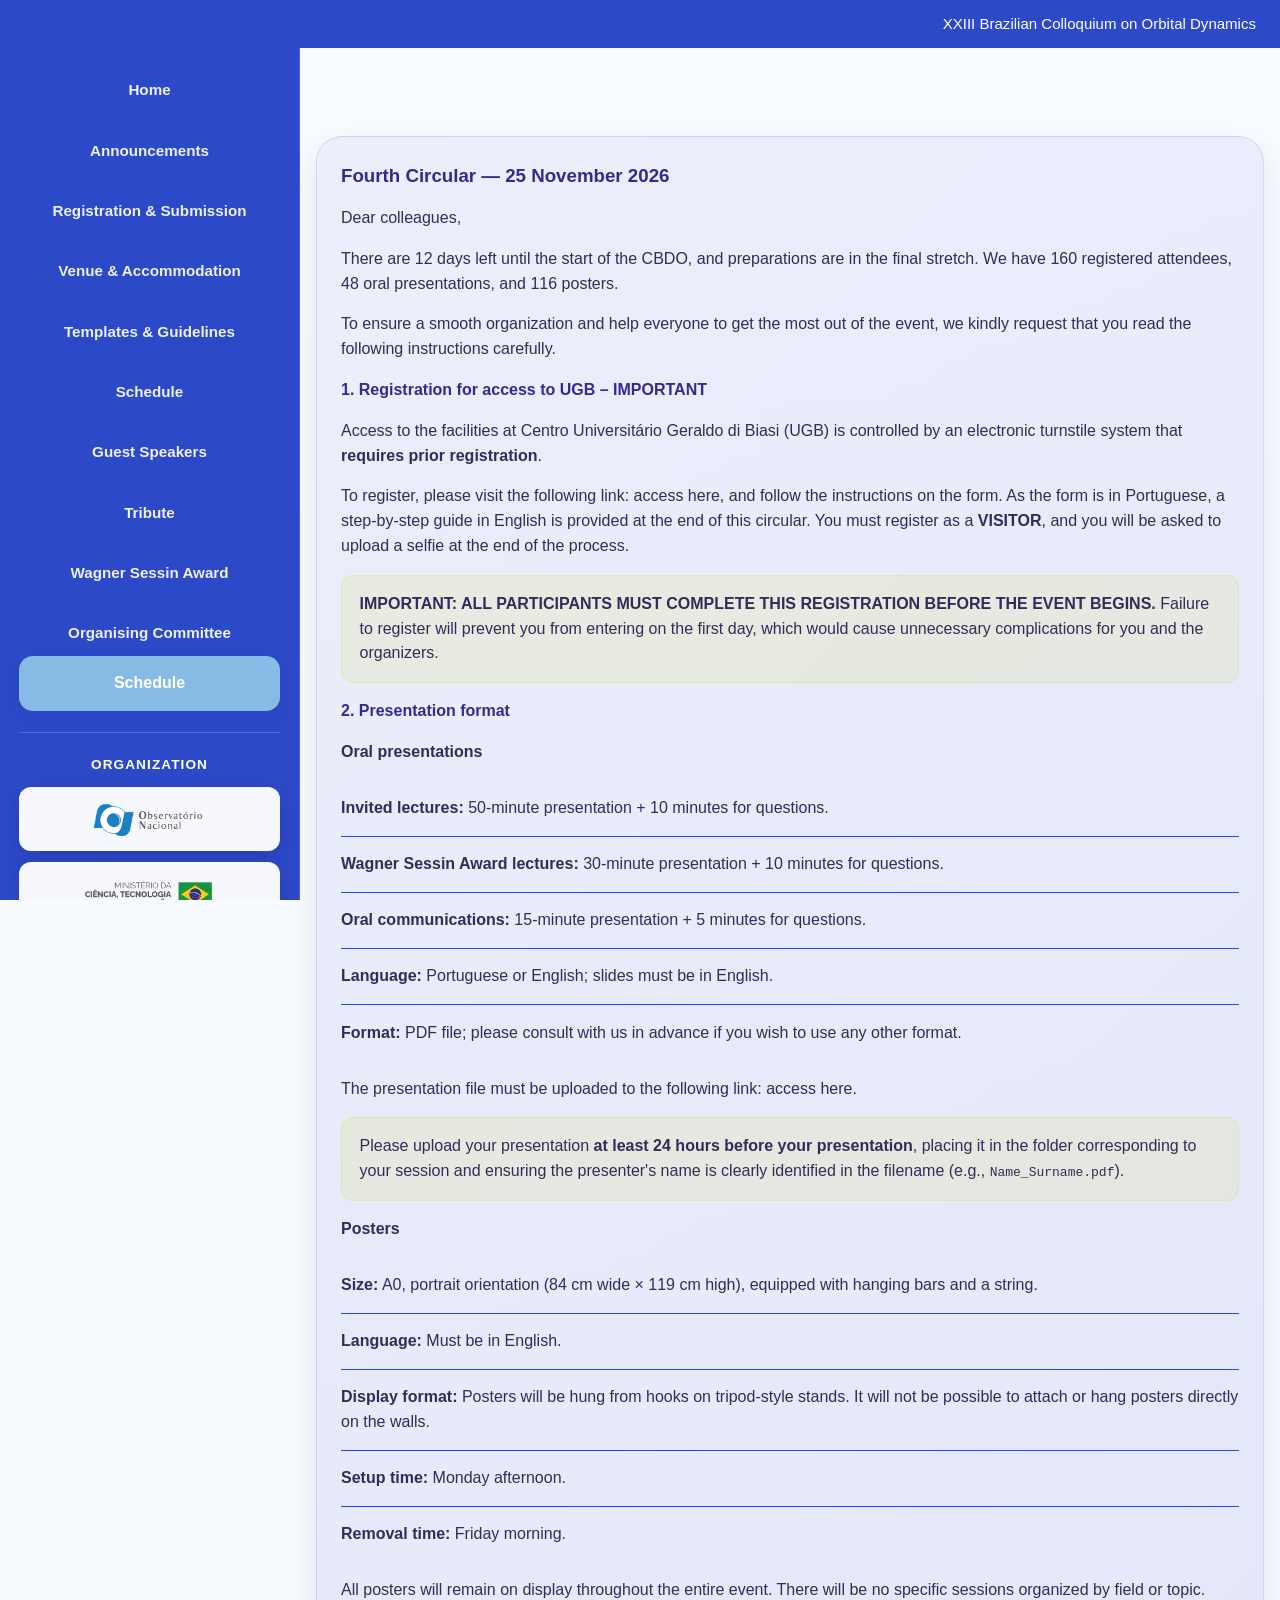
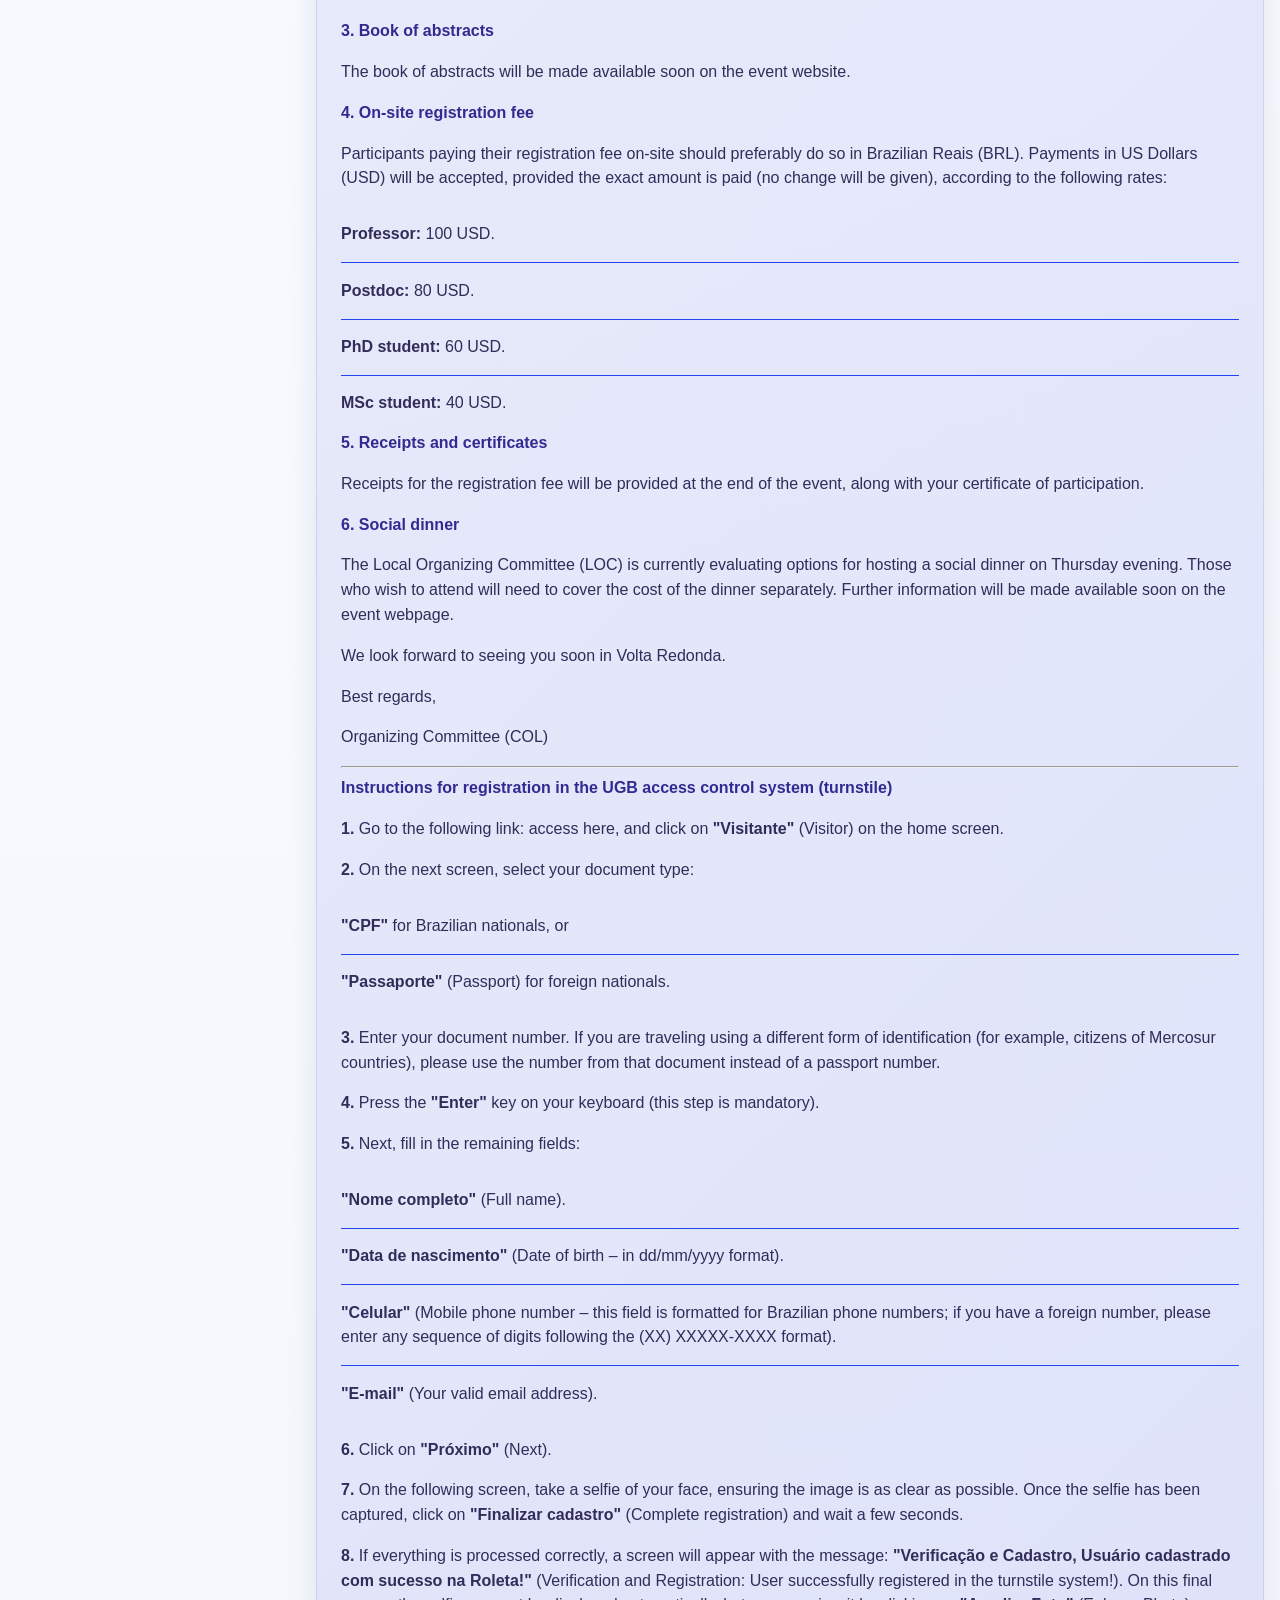
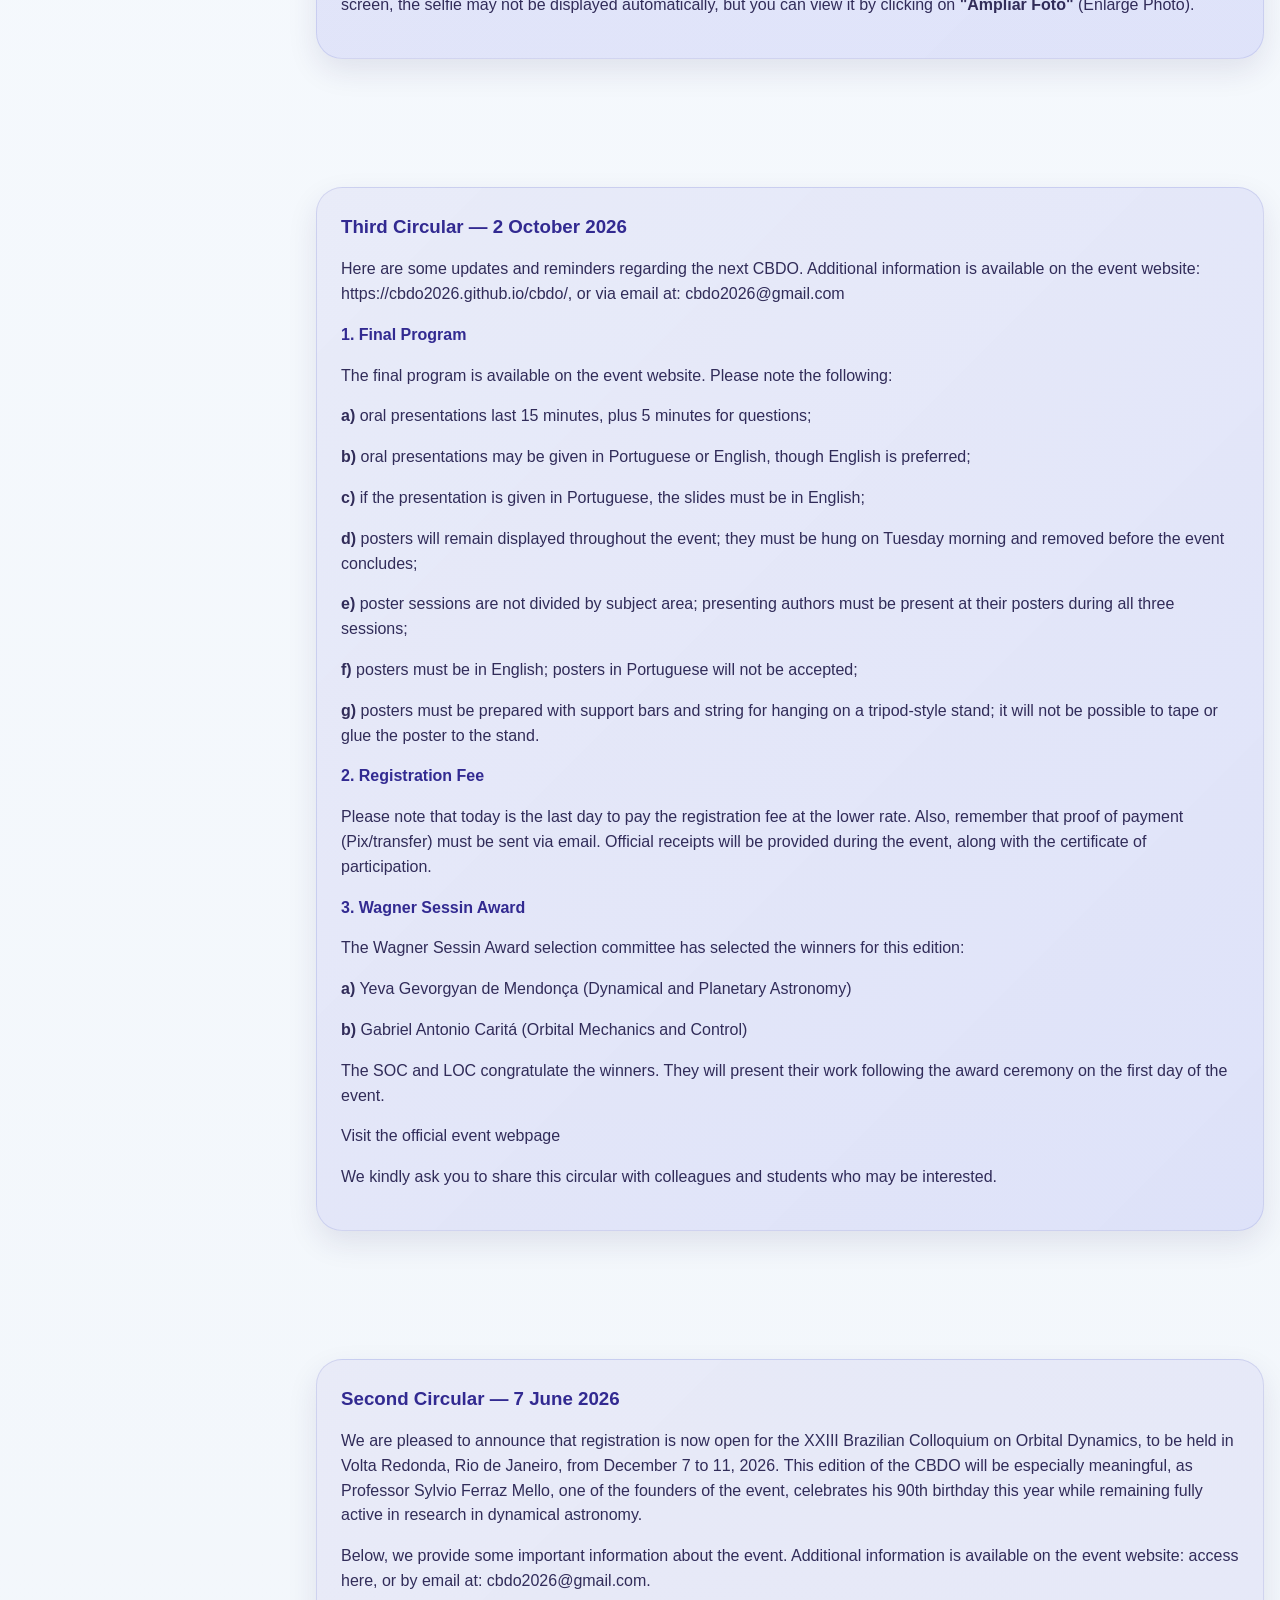
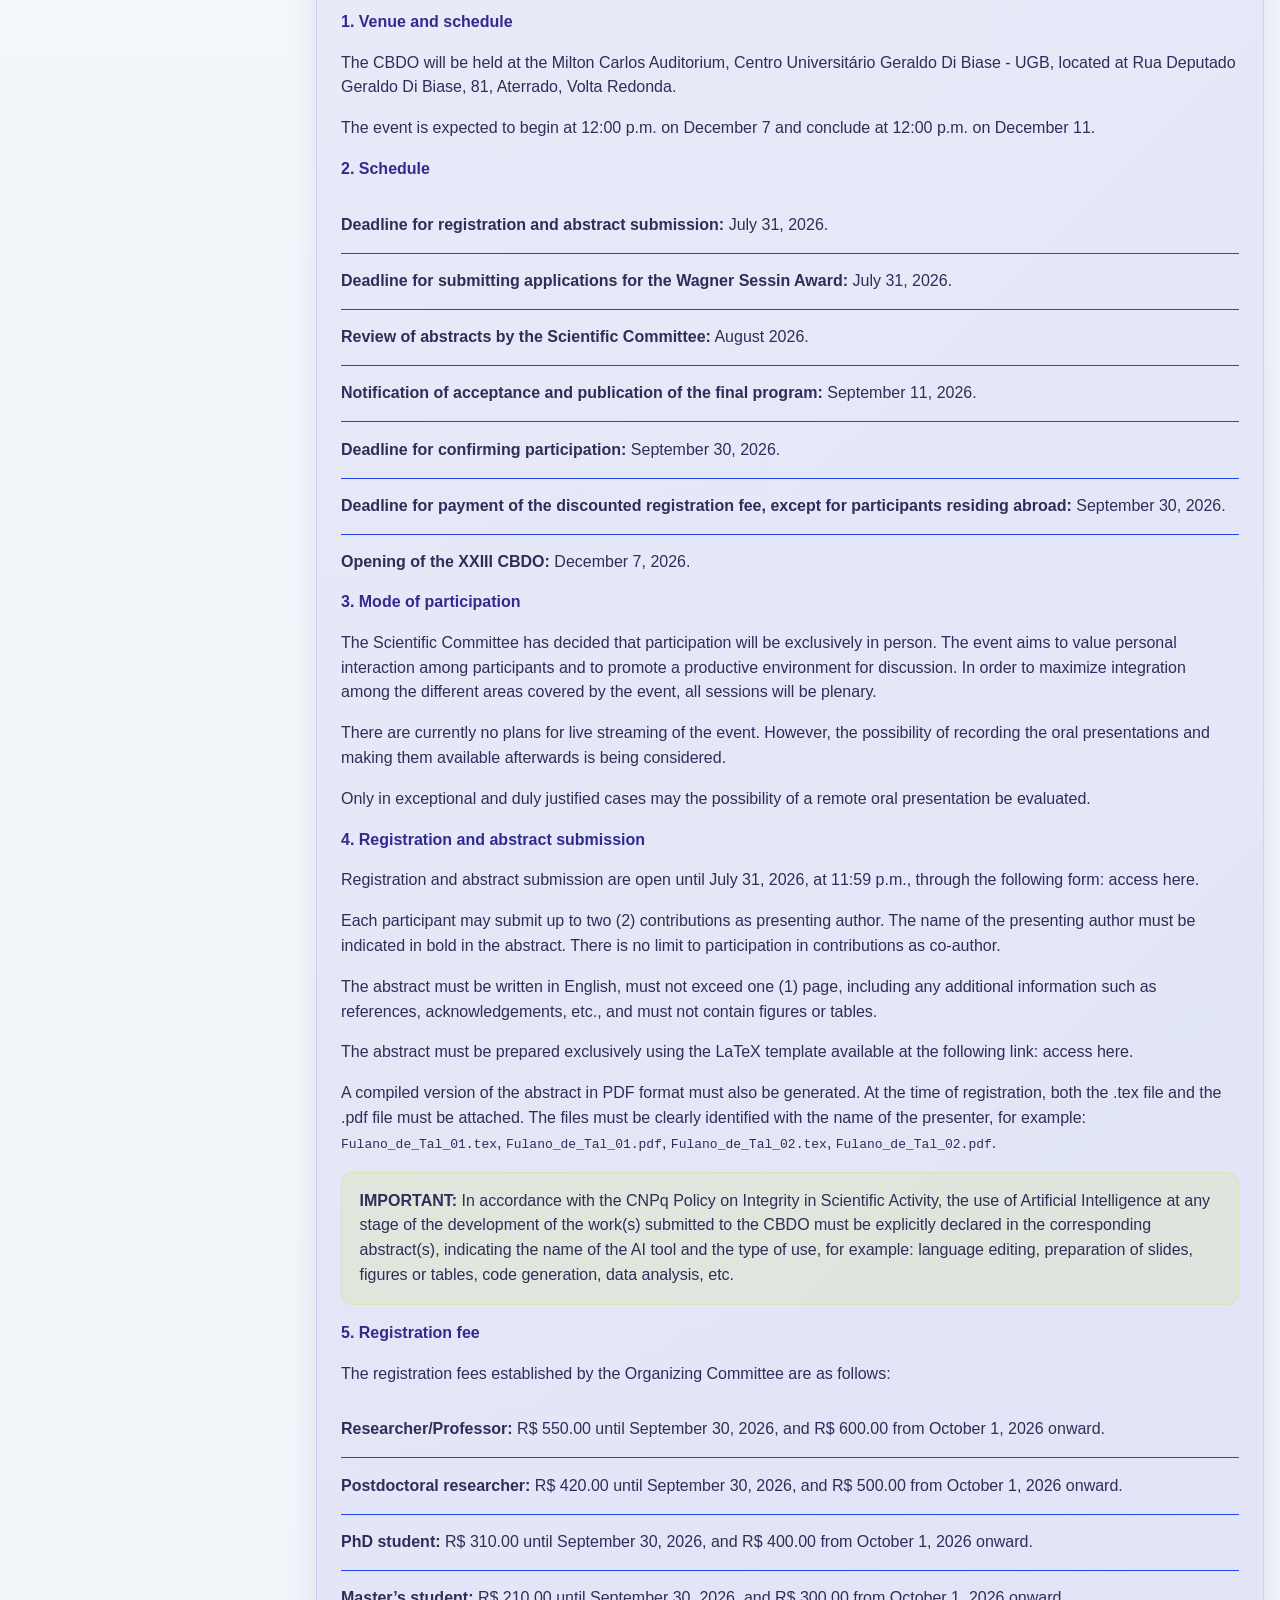
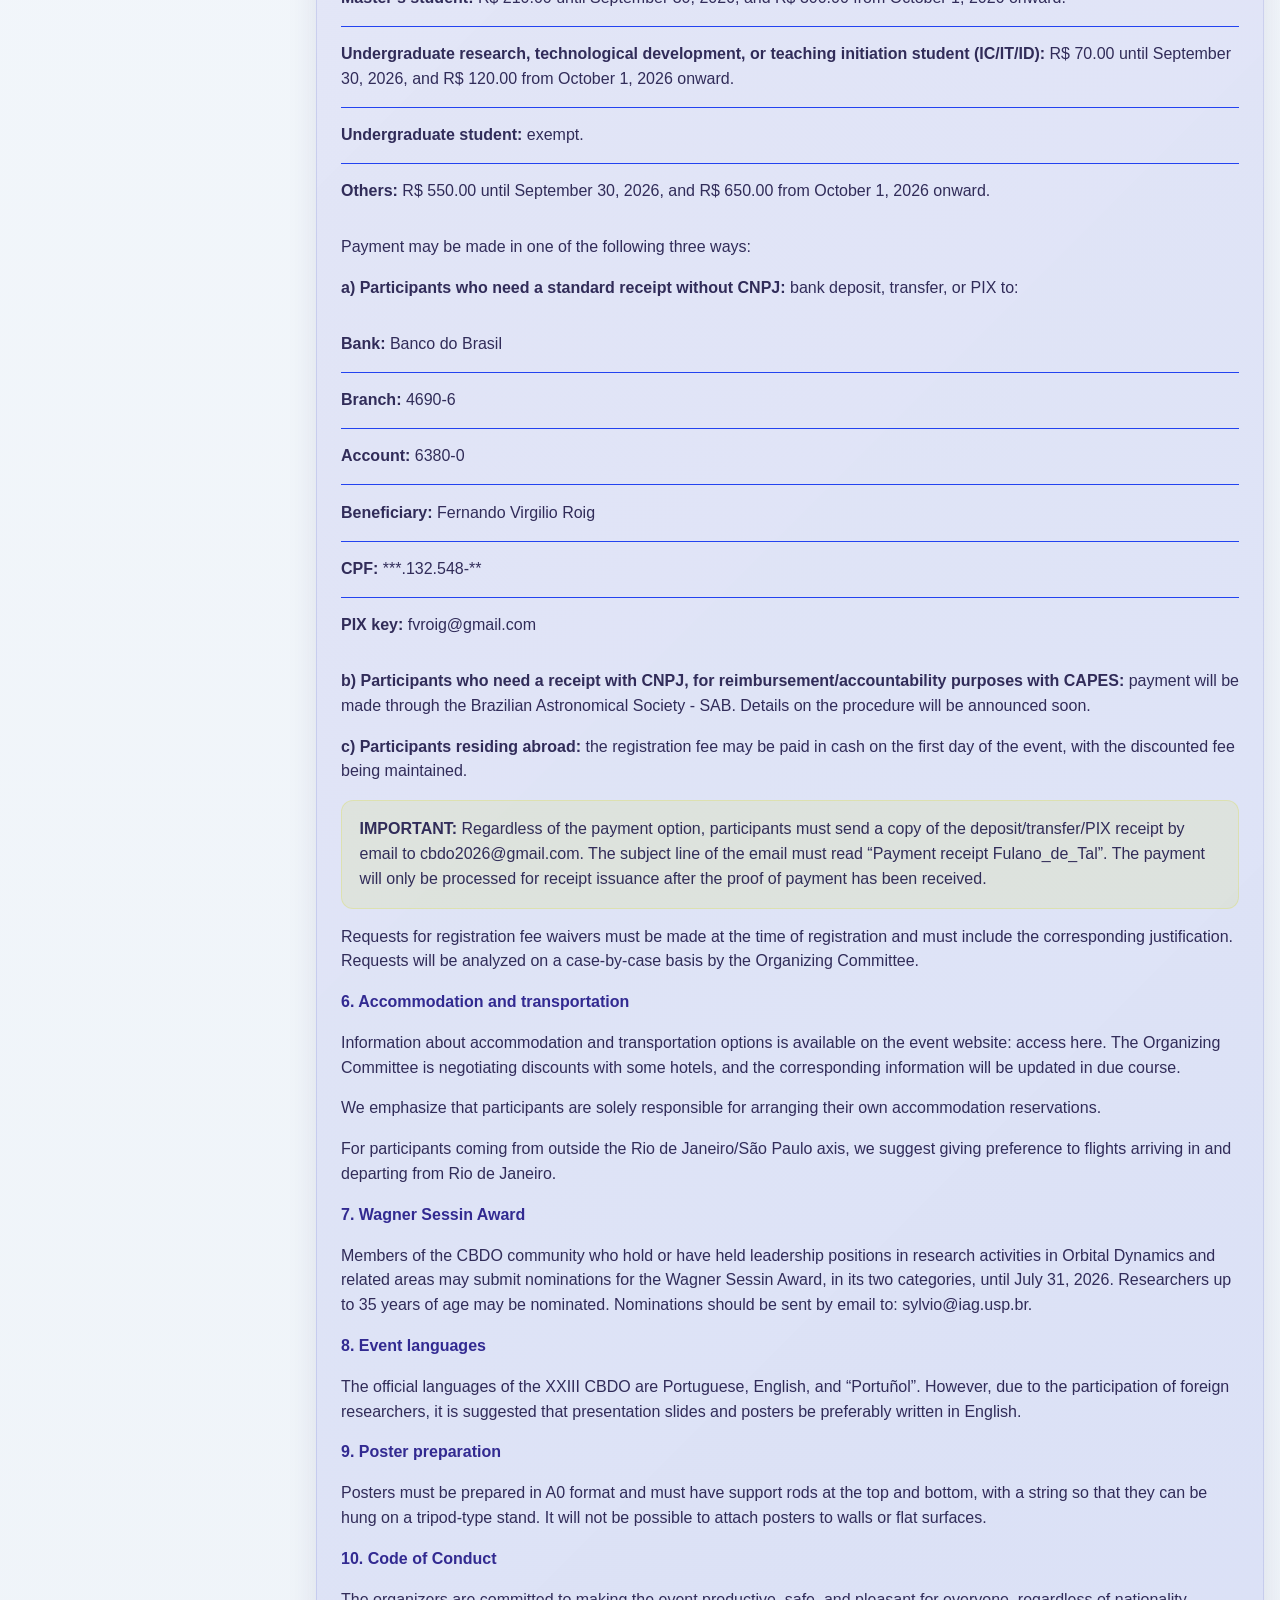
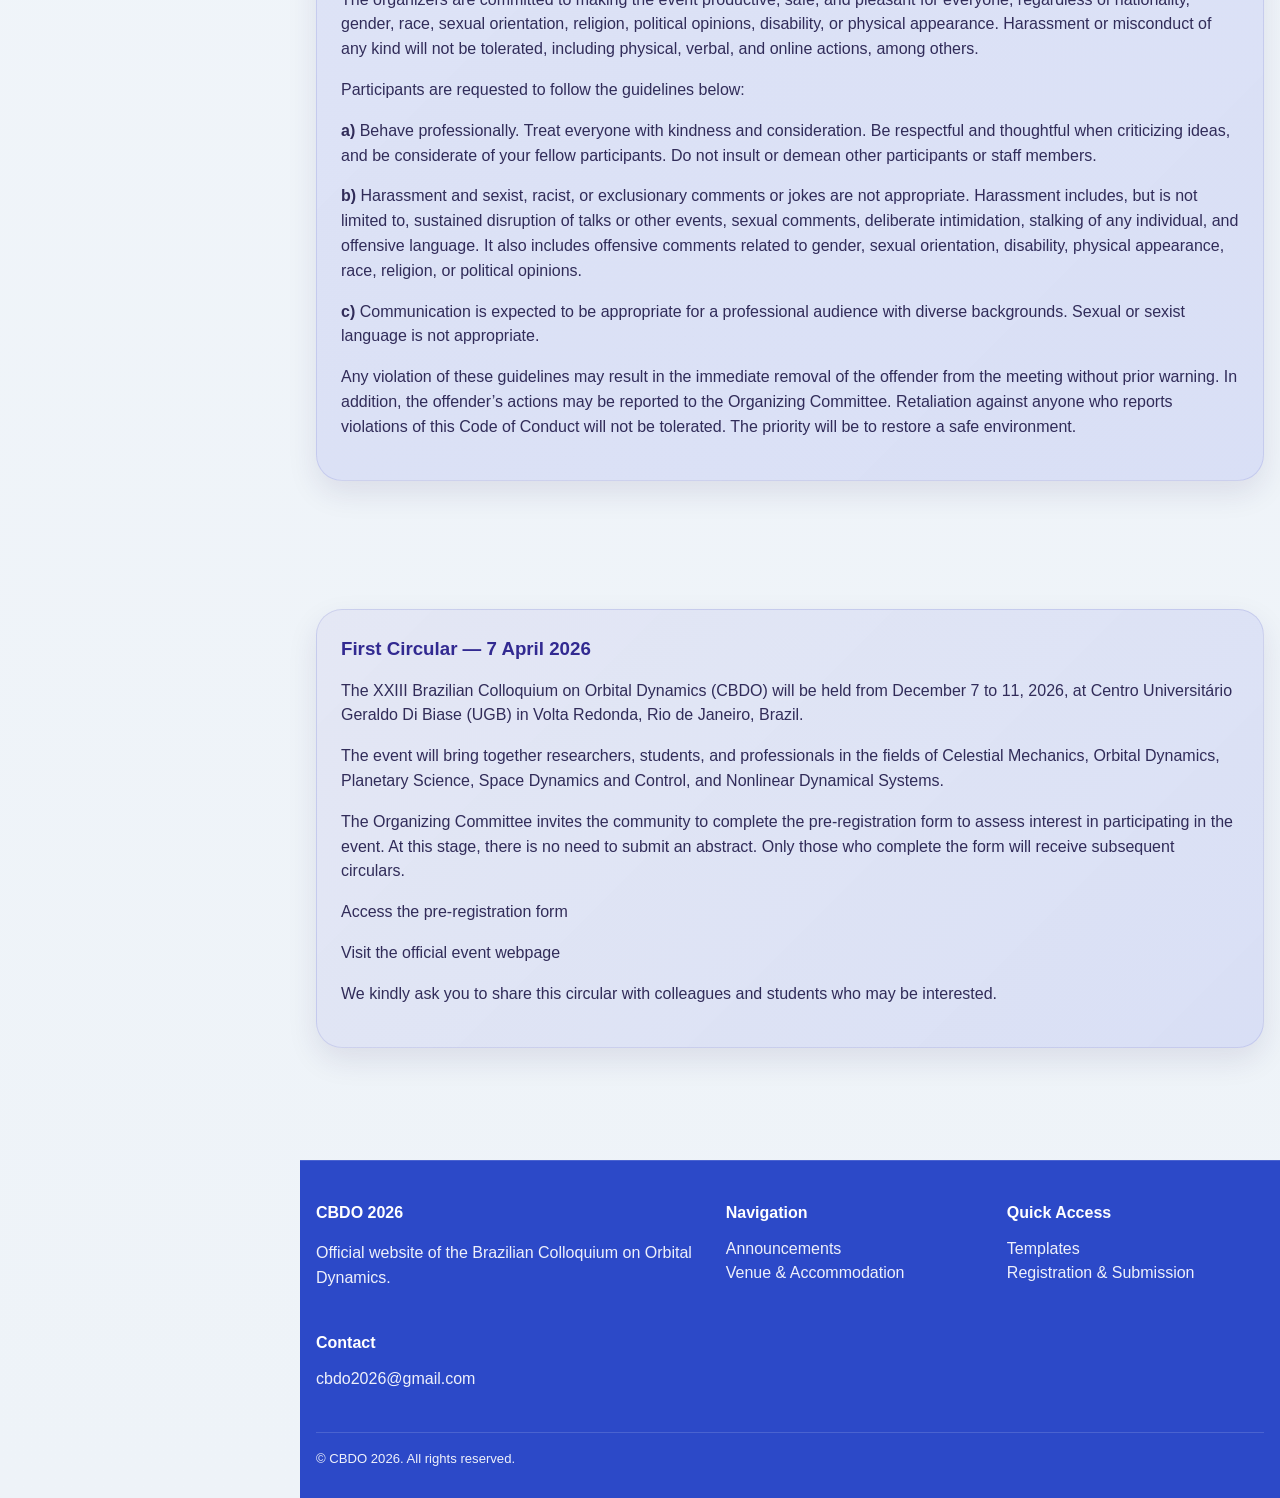
==== commit e9935363: "4 circular" ====
--- a/circular.html
+++ b/circular.html
@@ -29,30 +29,247 @@
   <div class="container event-layout">
     <div class="card highlight presentation-box">
 
-      <h3>First Circular — 7 April 2026</h3>
-
-      <p>
-        The XXIII Brazilian Colloquium on Orbital Dynamics (CBDO) will be held from 
-        December 7 to 11, 2026, at Centro Universitário Geraldo Di Biase (UGB) 
-        in Volta Redonda, Rio de Janeiro, Brazil.
-      </p>
-
-      <p>
-        The event will bring together researchers, students, and professionals in the fields of 
-        Celestial Mechanics, Orbital Dynamics, Planetary Science, Space Dynamics and Control, 
-        and Nonlinear Dynamical Systems.
-      </p>
-
-      <p>
-        The Organizing Committee invites the community to complete the pre-registration form 
-        to assess interest in participating in the event. At this stage, there is no need to submit an abstract. 
-        Only those who complete the form will receive subsequent circulars.
-      </p>
-
+      <h3>Fourth Circular — 25 November 2026</h3>
+
+      <p>
+        Dear colleagues,
+      </p>
+
+      <p>
+        There are 12 days left until the start of the CBDO, and preparations are in the final stretch.
+        We have 160 registered attendees, 48 oral presentations, and 116 posters.
+      </p>
+
+      <p>
+        To ensure a smooth organization and help everyone to get the most out of the event,
+        we kindly request that you read the following instructions carefully.
+      </p>
+
+      <h4>1. Registration for access to UGB – IMPORTANT</h4>
+
+      <p>
+        Access to the facilities at Centro Universitário Geraldo di Biasi (UGB) is controlled
+        by an electronic turnstile system that <strong>requires prior registration</strong>.
+      </p>
+
+      <p>
+        To register, please visit the following link:
+        <a href="https://agendamento.ugb.edu.br/roleta/inscricao" target="_blank" rel="noopener noreferrer">access here</a>,
+        and follow the instructions on the form. As the form is in Portuguese, a step-by-step
+        guide in English is provided at the end of this circular.
+        You must register as a <strong>VISITOR</strong>, and you will be asked to upload a selfie
+        at the end of the process.
+      </p>
+
+      <p class="notice">
+        <strong>IMPORTANT: ALL PARTICIPANTS MUST COMPLETE THIS REGISTRATION BEFORE THE EVENT BEGINS.</strong>
+        Failure to register will prevent you from entering on the first day, which would cause
+        unnecessary complications for you and the organizers.
+      </p>
+
+      <h4>2. Presentation format</h4>
+
+      <p><strong>Oral presentations</strong></p>
+
+      <ul class="info-list">
+        <li><strong>Invited lectures:</strong> 50-minute presentation + 10 minutes for questions.</li>
+        <li><strong>Wagner Sessin Award lectures:</strong> 30-minute presentation + 10 minutes for questions.</li>
+        <li><strong>Oral communications:</strong> 15-minute presentation + 5 minutes for questions.</li>
+        <li><strong>Language:</strong> Portuguese or English; slides must be in English.</li>
+        <li><strong>Format:</strong> PDF file; please consult with us in advance if you wish to use any other format.</li>
+      </ul>
+
+      <p>
+        The presentation file must be uploaded to the following link:
+        <a href="https://drive.google.com/drive/folders/1VNyh8CJQUMFD0904MZPjdHnElCkgJr5f?usp=sharing" target="_blank" rel="noopener noreferrer">access here</a>.
+      </p>
+
+      <p class="notice">
+        Please upload your presentation <strong>at least 24 hours before your presentation</strong>,
+        placing it in the folder corresponding to your session and ensuring the presenter's name
+        is clearly identified in the filename (e.g., <code>Name_Surname.pdf</code>).
+      </p>
+
+      <p><strong>Posters</strong></p>
+
+      <ul class="info-list">
+        <li><strong>Size:</strong> A0, portrait orientation (84 cm wide × 119 cm high), equipped with hanging bars and a string.</li>
+        <li><strong>Language:</strong> Must be in English.</li>
+        <li><strong>Display format:</strong> Posters will be hung from hooks on tripod-style stands. It will not be possible to attach or hang posters directly on the walls.</li>
+        <li><strong>Setup time:</strong> Monday afternoon.</li>
+        <li><strong>Removal time:</strong> Friday morning.</li>
+      </ul>
+
+      <p>
+        All posters will remain on display throughout the entire event.
+        There will be no specific sessions organized by field or topic.
+      </p>
+
+      <h4>3. Book of abstracts</h4>
+
+      <p>
+        The book of abstracts will be made available soon on the event website.
+      </p>
+
+      <h4>4. On-site registration fee</h4>
+
+      <p>
+        Participants paying their registration fee on-site should preferably do so in Brazilian Reais (BRL).
+        Payments in US Dollars (USD) will be accepted, provided the exact amount is paid
+        (no change will be given), according to the following rates:
+      </p>
+
+      <ul class="info-list">
+        <li><strong>Professor:</strong> 100 USD.</li>
+        <li><strong>Postdoc:</strong> 80 USD.</li>
+        <li><strong>PhD student:</strong> 60 USD.</li>
+        <li><strong>MSc student:</strong> 40 USD.</li>
+      </ul>
+
+      <h4>5. Receipts and certificates</h4>
+
+      <p>
+        Receipts for the registration fee will be provided at the end of the event,
+        along with your certificate of participation.
+      </p>
+
+      <h4>6. Social dinner</h4>
+
+      <p>
+        The Local Organizing Committee (LOC) is currently evaluating options for hosting a social
+        dinner on Thursday evening. Those who wish to attend will need to cover the cost of the
+        dinner separately. Further information will be made available soon on the event webpage.
+      </p>
+
+      <p>
+        We look forward to seeing you soon in Volta Redonda.
+      </p>
+
+      <p>
+        Best regards,
+      </p>
+
+      <p>
+        Organizing Committee (COL)
+      </p>
+
+      <hr>
+
+      <h4>Instructions for registration in the UGB access control system (turnstile)</h4>
+
+      <p>
+        <strong>1.</strong> Go to the following link:
+        <a href="https://agendamento.ugb.edu.br/roleta/inscricao" target="_blank" rel="noopener noreferrer">access here</a>,
+        and click on <strong>"Visitante"</strong> (Visitor) on the home screen.
+      </p>
+
+      <p>
+        <strong>2.</strong> On the next screen, select your document type:
+      </p>
+
+      <ul class="info-list">
+        <li><strong>"CPF"</strong> for Brazilian nationals, or</li>
+        <li><strong>"Passaporte"</strong> (Passport) for foreign nationals.</li>
+      </ul>
+
+      <p>
+        <strong>3.</strong> Enter your document number. If you are traveling using a different form
+        of identification (for example, citizens of Mercosur countries), please use the number
+        from that document instead of a passport number.
+      </p>
+
+      <p>
+        <strong>4.</strong> Press the <strong>"Enter"</strong> key on your keyboard
+        (this step is mandatory).
+      </p>
+
+      <p>
+        <strong>5.</strong> Next, fill in the remaining fields:
+      </p>
+
+      <ul class="info-list">
+        <li><strong>"Nome completo"</strong> (Full name).</li>
+        <li><strong>"Data de nascimento"</strong> (Date of birth – in dd/mm/yyyy format).</li>
+        <li><strong>"Celular"</strong> (Mobile phone number – this field is formatted for Brazilian phone numbers; if you have a foreign number, please enter any sequence of digits following the (XX) XXXXX-XXXX format).</li>
+        <li><strong>"E-mail"</strong> (Your valid email address).</li>
+      </ul>
+
+      <p>
+        <strong>6.</strong> Click on <strong>"Próximo"</strong> (Next).
+      </p>
+
+      <p>
+        <strong>7.</strong> On the following screen, take a selfie of your face, ensuring the image
+        is as clear as possible. Once the selfie has been captured, click on
+        <strong>"Finalizar cadastro"</strong> (Complete registration) and wait a few seconds.
+      </p>
+
+      <p>
+        <strong>8.</strong> If everything is processed correctly, a screen will appear with the message:
+        <strong>"Verificação e Cadastro, Usuário cadastrado com sucesso na Roleta!"</strong>
+        (Verification and Registration: User successfully registered in the turnstile system!).
+        On this final screen, the selfie may not be displayed automatically, but you can view it
+        by clicking on <strong>"Ampliar Foto"</strong> (Enlarge Photo).
+      </p>
+
+    </div>
+  </div>
+</section>
+
+    
+    <section class="section">
+  <div class="container event-layout">
+    <div class="card highlight presentation-box">
+
+      <h3>Third Circular — 2 October 2026</h3>
+
+      <p>
+        Here are some updates and reminders regarding the next CBDO. Additional information is available on the event website: https://cbdo2026.github.io/cbdo/, or via email at: cbdo2026@gmail.com
+
+      </p>
+
+      <h4>1. Final Program</h4>
+      <p>
+        The final program is available on the event website. Please note the following:   </p>
+      <p>
+<strong>a)</strong> oral presentations last 15 minutes, plus 5 minutes for questions;
+      </p>
+      <p>
+<strong>b)</strong> oral presentations may be given in Portuguese or English, though English is preferred;
+      </p>
+      <p>
+<strong>c)</strong> if the presentation is given in Portuguese, the slides must be in English;
+      </p>
+      <p>
+<strong>d)</strong> posters will remain displayed throughout the event; they must be hung on Tuesday morning and removed before the event concludes;
+      </p>
+      <p>
+<strong>e)</strong> poster sessions are not divided by subject area; presenting authors must be present at their posters during all three sessions;
+      </p>
+      <p>
+<strong>f)</strong> posters must be in English; posters in Portuguese will not be accepted;
+      </p>
+      <p>
+<strong>g)</strong> posters must be prepared with support bars and string for hanging on a tripod-style stand; it will not be possible to tape or glue the poster to the stand.
+      </p>
+
+      <h4>2. Registration Fee</h4>
+      <p>
+        Please note that today is the last day to pay the registration fee at the lower rate. Also, remember that proof of payment (Pix/transfer) must be sent via email. Official receipts will be provided during the event, along with the certificate of participation. 
+      </p>
+
+      <h4>3. Wagner Sessin Award</h4>
 <p>
-  <a href="https://docs.google.com/forms/d/e/1FAIpQLSf4A8pONPVAXX7CYPYMCDOzo4CIBGpZH7729vEh1-UalccZSA/viewform" target="_blank">
-    Access the pre-registration form
-  </a>
+The Wagner Sessin Award selection committee has selected the winners for this edition:
+      </p>
+      <p>
+<strong>a)</strong> Yeva Gevorgyan de Mendonça (Dynamical and Planetary Astronomy)
+      </p>
+      <p>
+<strong>b)</strong> Gabriel Antonio Caritá (Orbital Mechanics and Control)
+      </p>
+      <p>
+The SOC and LOC congratulate the winners. They will present their work following the award ceremony on the first day of the event.
 </p>
 
 <p>
@@ -68,6 +285,8 @@
     </div>
   </div>
 </section>
+
+
 
 <section class="section">
   <div class="container event-layout">
@@ -306,59 +525,34 @@
   </div>
 </section>
 
-    <section class="section">
+<section class="section">
   <div class="container event-layout">
     <div class="card highlight presentation-box">
 
-      <h3>Third Circular — 2 October 2026</h3>
-
-      <p>
-        Here are some updates and reminders regarding the next CBDO. Additional information is available on the event website: https://cbdo2026.github.io/cbdo/, or via email at: cbdo2026@gmail.com
-
-      </p>
-
-      <h4>1. Final Program</h4>
-      <p>
-        The final program is available on the event website. Please note the following:   </p>
-      <p>
-<strong>a)</strong> oral presentations last 15 minutes, plus 5 minutes for questions;
-      </p>
-      <p>
-<strong>b)</strong> oral presentations may be given in Portuguese or English, though English is preferred;
-      </p>
-      <p>
-<strong>c)</strong> if the presentation is given in Portuguese, the slides must be in English;
-      </p>
-      <p>
-<strong>d)</strong> posters will remain displayed throughout the event; they must be hung on Tuesday morning and removed before the event concludes;
-      </p>
-      <p>
-<strong>e)</strong> poster sessions are not divided by subject area; presenting authors must be present at their posters during all three sessions;
-      </p>
-      <p>
-<strong>f)</strong> posters must be in English; posters in Portuguese will not be accepted;
-      </p>
-      <p>
-<strong>g)</strong> posters must be prepared with support bars and string for hanging on a tripod-style stand; it will not be possible to tape or glue the poster to the stand.
-      </p>
-
-      <h4>2. Registration Fee</h4>
-      <p>
-        Please note that today is the last day to pay the registration fee at the lower rate. Also, remember that proof of payment (Pix/transfer) must be sent via email. Official receipts will be provided during the event, along with the certificate of participation. 
-      </p>
-
-      <h4>3. Wagner Sessin Award</h4>
+      <h3>First Circular — 7 April 2026</h3>
+
+      <p>
+        The XXIII Brazilian Colloquium on Orbital Dynamics (CBDO) will be held from 
+        December 7 to 11, 2026, at Centro Universitário Geraldo Di Biase (UGB) 
+        in Volta Redonda, Rio de Janeiro, Brazil.
+      </p>
+
+      <p>
+        The event will bring together researchers, students, and professionals in the fields of 
+        Celestial Mechanics, Orbital Dynamics, Planetary Science, Space Dynamics and Control, 
+        and Nonlinear Dynamical Systems.
+      </p>
+
+      <p>
+        The Organizing Committee invites the community to complete the pre-registration form 
+        to assess interest in participating in the event. At this stage, there is no need to submit an abstract. 
+        Only those who complete the form will receive subsequent circulars.
+      </p>
+
 <p>
-The Wagner Sessin Award selection committee has selected the winners for this edition:
-      </p>
-      <p>
-<strong>a)</strong> Yeva Gevorgyan de Mendonça (Dynamical and Planetary Astronomy)
-      </p>
-      <p>
-<strong>b)</strong> Gabriel Antonio Caritá (Orbital Mechanics and Control)
-      </p>
-      <p>
-The SOC and LOC congratulate the winners. They will present their work following the award ceremony on the first day of the event.
+  <a href="https://docs.google.com/forms/d/e/1FAIpQLSf4A8pONPVAXX7CYPYMCDOzo4CIBGpZH7729vEh1-UalccZSA/viewform" target="_blank">
+    Access the pre-registration form
+  </a>
 </p>
 
 <p>
@@ -374,6 +568,7 @@
     </div>
   </div>
 </section>
+
     
   </main>
 
